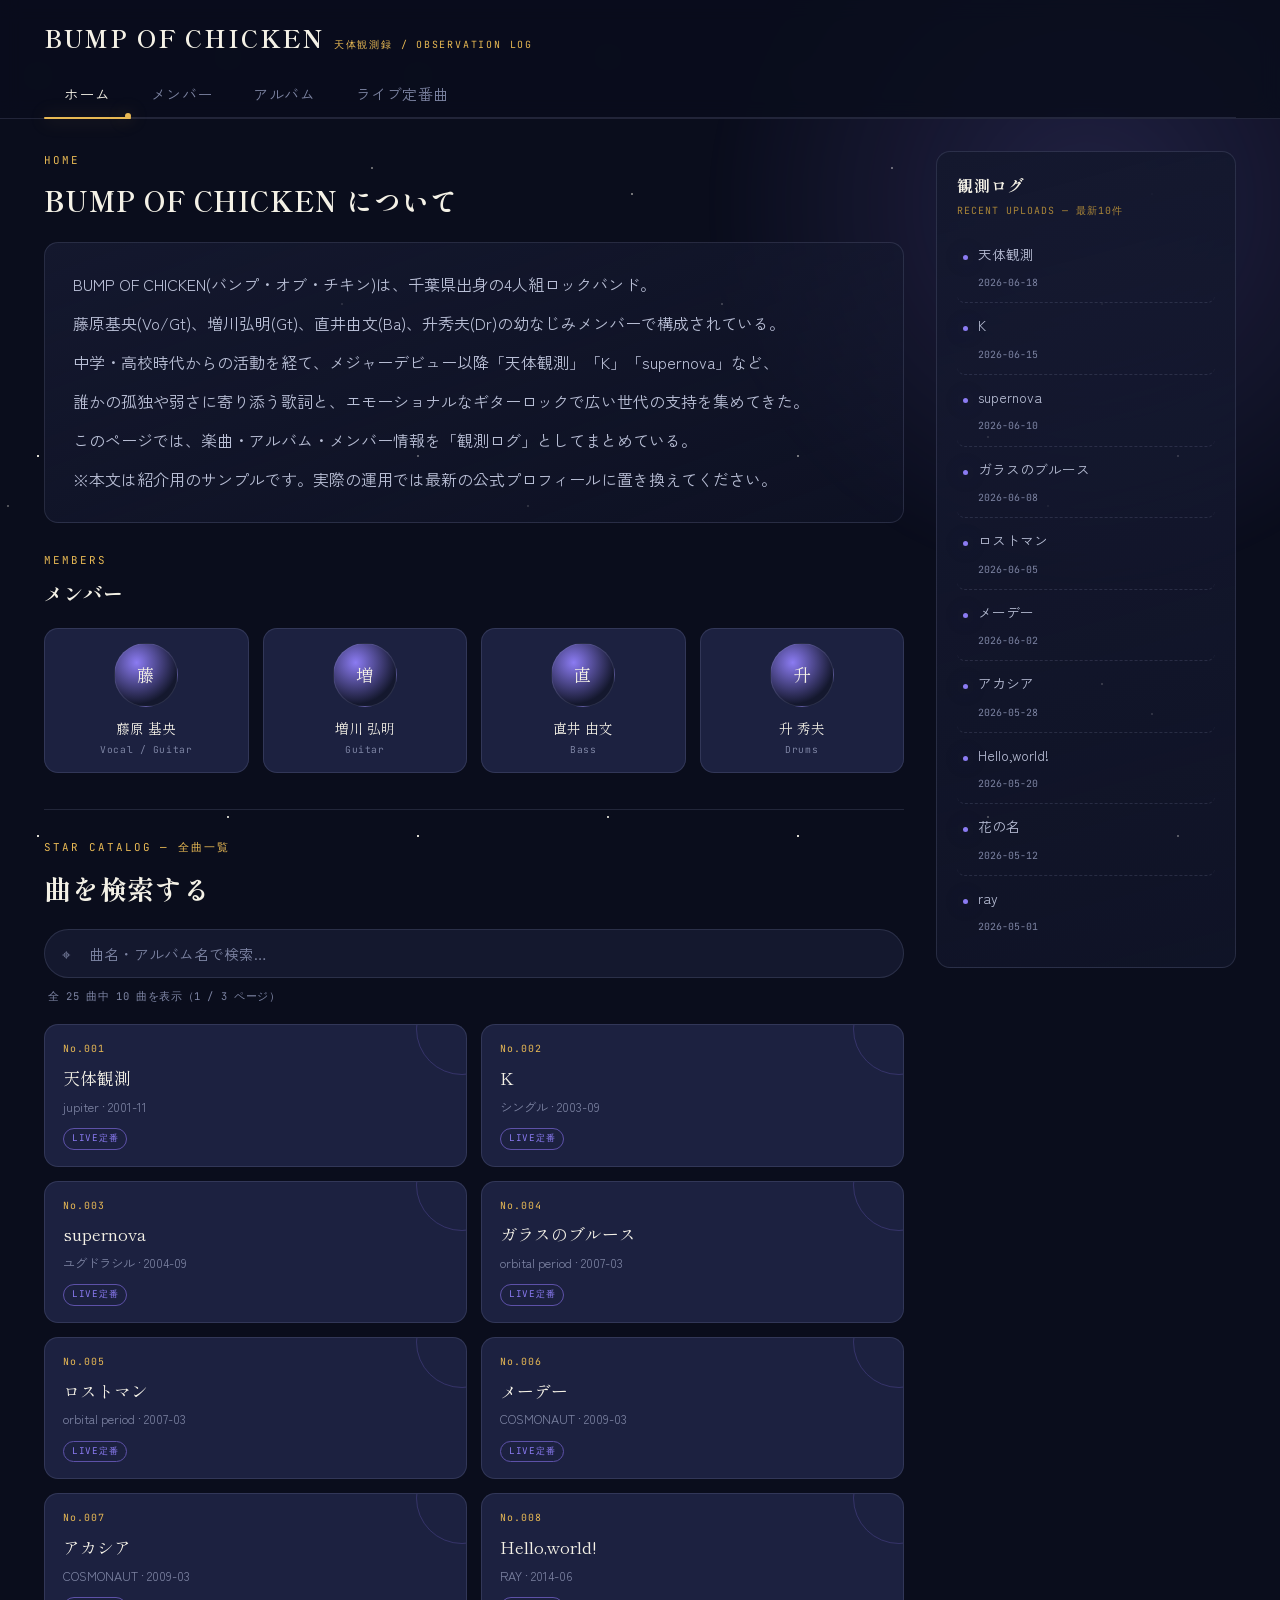
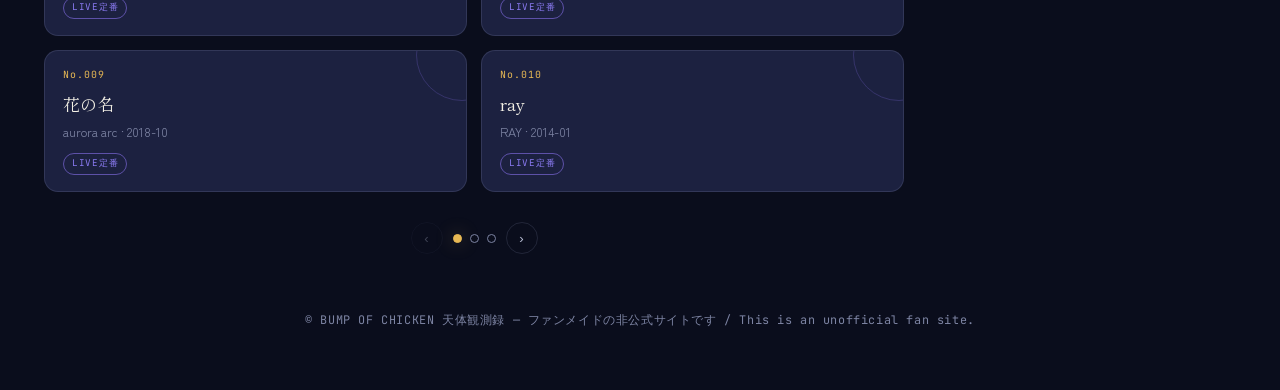
==== index.html @ 8156f188 "新0622" ====
<!DOCTYPE html>
<html lang="ja">
<head>
<meta charset="UTF-8">
<meta name="viewport" content="width=device-width, initial-scale=1.0">
<title>BUMP OF CHICKEN 天体観測録</title>
<link rel="preconnect" href="https://fonts.googleapis.com">
<link rel="preconnect" href="https://fonts.gstatic.com" crossorigin>
<link href="https://fonts.googleapis.com/css2?family=Shippori+Mincho:wght@500;700&family=Zen+Kaku+Gothic+New:wght@400;500;700&family=JetBrains+Mono:wght@400;500&display=swap" rel="stylesheet">
<link rel="stylesheet" href="css/style.css">
</head>
<body>

<div class="starfield" aria-hidden="true"></div>
<div class="nebula-glow" aria-hidden="true"></div>

<!-- ====================== ヘッダー(タイトル + タブ) ====================== -->
<header class="site-header">
  <div class="header-inner">
    <h1 class="site-title">
      BUMP OF CHICKEN <small>天体観測録 / OBSERVATION LOG</small>
    </h1>
    <nav class="orbit-nav" id="tabNav" aria-label="メインナビゲーション">
      <button class="tab-btn" data-route="home">ホーム</button>
      <button class="tab-btn" data-route="members">メンバー</button>
      <button class="tab-btn" data-route="album">アルバム</button>
      <button class="tab-btn" data-route="live">ライブ定番曲</button>
      <span class="indicator" id="navIndicator"></span>
    </nav>
  </div>
</header>

<!-- ====================== 本体レイアウト ====================== -->
<div class="layout">

  <div class="main-col">

    <!-- タブごとに切り替わるメインコンテンツ -->
    <section id="view-root" aria-live="polite"></section>

    <!-- ここから下(検索バー + 全曲一覧)は全ページ共通で固定表示 -->
    <section class="catalog-section">
      <span class="section-eyebrow">STAR CATALOG — 全曲一覧</span>
      <h2 class="section-title">曲を検索する</h2>

      <div class="search-wrap">
        <span class="icon">⌖</span>
        <input type="search" id="searchInput" placeholder="曲名・アルバム名で検索…" aria-label="曲を検索">
      </div>
      <p class="search-meta" id="searchMeta"></p>

      <div class="song-grid" id="songGrid"></div>
      <div class="empty-state" id="emptyState" hidden>該当する観測記録が見つかりません。検索語を変えてお試しください。</div>

      <div class="pagination" id="pagination"></div>
    </section>

  </div>

  <!-- ====================== サイドバー: 観測ログ(最近の更新) ====================== -->
  <aside class="log-panel" aria-label="最近のアップロード">
    <h2>観測ログ</h2>
    <span class="log-sub">RECENT UPLOADS — 最新10件</span>
    <ul class="log-list" id="recentList"></ul>
  </aside>

</div>

<footer class="site-footer">
  © BUMP OF CHICKEN 天体観測録 — ファンメイドの非公式サイトです / This is an unofficial fan site.
</footer>

<script src="js/data.js"></script>
<script src="js/app.js"></script>
</body>
</html>
---- css/style.css ----
/* ============================================================
   BUMP OF CHICKEN 天体観測録 — Design System
   Theme: 観測ログ(Observation Log) — 天体観測をモチーフにした
   ファンサイト。星図カタログ(曲一覧)と観測ログ(更新履歴)という
   構造そのものに「観測」の意味を持たせている。
   ============================================================ */

:root {
  /* --- Color: named tokens --- */
  --void:      #0a0d1c;  /* 背景: 深い宇宙 */
  --indigo:    #14182e;  /* パネル背景: 少し明るい紺 */
  --indigo-2:  #1c2140;  /* カード背景: さらに明るい紺 */
  --nebula:    #8b7bf2;  /* 主アクセント: 星雲のすみれ色 */
  --nebula-dim:#5d51a8;
  --comet:     #e8b954;  /* 副アクセント: 彗星の金色 */
  --comet-dim: #a98538;
  --mist:      #b9bfd6;  /* 本文: 淡い銀 */
  --mist-dim:  #7d84a3;
  --starwhite: #f4f1e6;  /* 見出し: 暖かい白 */
  --line:      rgba(180, 190, 230, 0.14);
  --glow-nebula: 0 0 24px rgba(139, 123, 242, 0.35);
  --glow-comet:  0 0 18px rgba(232, 185, 84, 0.35);

  /* --- Type --- */
  --font-display: "Shippori Mincho", "Noto Serif JP", serif;
  --font-body: "Zen Kaku Gothic New", "Noto Sans JP", sans-serif;
  --font-mono: "JetBrains Mono", "Courier New", monospace;

  /* --- Layout --- */
  --header-h: 96px;
  --sidebar-w: 300px;
  --radius: 14px;
  --maxw: 1240px;
}

* { box-sizing: border-box; }
html, body { margin: 0; padding: 0; }

body {
  background: var(--void);
  color: var(--mist);
  font-family: var(--font-body);
  line-height: 1.7;
  min-height: 100vh;
  position: relative;
  overflow-x: hidden;
}

/* ---------- 背景: 星空 + 星雲のにじみ ---------- */
.starfield {
  position: fixed;
  inset: 0;
  z-index: -2;
  background: var(--void);
}
.starfield::before,
.starfield::after {
  content: "";
  position: absolute;
  inset: 0;
  background-repeat: repeat;
  background-image:
    radial-gradient(1.5px 1.5px at 10% 20%, rgba(244,241,230,0.9) 50%, transparent 51%),
    radial-gradient(1px 1px at 30% 70%, rgba(244,241,230,0.7) 50%, transparent 51%),
    radial-gradient(1.5px 1.5px at 60% 15%, rgba(244,241,230,0.8) 50%, transparent 51%),
    radial-gradient(1px 1px at 80% 50%, rgba(244,241,230,0.6) 50%, transparent 51%),
    radial-gradient(1px 1px at 45% 85%, rgba(244,241,230,0.7) 50%, transparent 51%),
    radial-gradient(1.5px 1.5px at 90% 80%, rgba(244,241,230,0.6) 50%, transparent 51%),
    radial-gradient(1px 1px at 15% 45%, rgba(244,241,230,0.5) 50%, transparent 51%),
    radial-gradient(1px 1px at 70% 35%, rgba(244,241,230,0.55) 50%, transparent 51%);
  background-size: 380px 380px;
  animation: twinkle 6s ease-in-out infinite alternate;
}
.starfield::after {
  background-size: 520px 520px;
  background-position: 60px 90px;
  opacity: 0.5;
  animation-duration: 9s;
}
@keyframes twinkle {
  from { opacity: 0.55; }
  to   { opacity: 1; }
}
.nebula-glow {
  position: fixed;
  z-index: -1;
  width: 60vw;
  height: 60vw;
  max-width: 800px;
  max-height: 800px;
  top: -20%;
  right: -15%;
  background: radial-gradient(circle, rgba(139,123,242,0.18), transparent 70%);
  filter: blur(10px);
  pointer-events: none;
}

@media (prefers-reduced-motion: reduce) {
  .starfield::before, .starfield::after { animation: none; }
}

/* ---------- ヘッダー: タイトル + 軌道タブ ---------- */
.site-header {
  position: sticky;
  top: 0;
  z-index: 50;
  background: rgba(10, 13, 28, 0.86);
  backdrop-filter: blur(10px);
  border-bottom: 1px solid var(--line);
}
.header-inner {
  max-width: var(--maxw);
  margin: 0 auto;
  padding: 18px 24px 0;
}
.site-title {
  font-family: var(--font-display);
  color: var(--starwhite);
  font-size: 1.5rem;
  letter-spacing: 0.08em;
  margin: 0;
  display: flex;
  align-items: baseline;
  gap: 10px;
}
.site-title small {
  font-family: var(--font-mono);
  font-size: 0.62rem;
  color: var(--comet);
  letter-spacing: 0.18em;
  font-weight: 400;
}

/* 軌道タブナビ */
.orbit-nav {
  position: relative;
  margin-top: 14px;
  display: flex;
  gap: 0;
}
.orbit-nav::before {
  content: "";
  position: absolute;
  left: 0; right: 0;
  bottom: 0;
  height: 1px;
  background: var(--line);
}
.orbit-nav .indicator {
  position: absolute;
  bottom: -1px;
  height: 2px;
  background: var(--comet);
  box-shadow: var(--glow-comet);
  border-radius: 2px;
  transition: left 0.35s cubic-bezier(.4,0,.2,1), width 0.35s cubic-bezier(.4,0,.2,1);
}
.orbit-nav .indicator::after {
  content: "";
  position: absolute;
  right: 0;
  top: -4px;
  width: 6px;
  height: 6px;
  border-radius: 50%;
  background: var(--comet);
  box-shadow: var(--glow-comet);
}
.tab-btn {
  font-family: var(--font-body);
  background: none;
  border: none;
  color: var(--mist-dim);
  font-size: 0.92rem;
  letter-spacing: 0.04em;
  padding: 10px 20px 14px;
  cursor: pointer;
  transition: color 0.25s;
}
.tab-btn:hover { color: var(--starwhite); }
.tab-btn.active { color: var(--starwhite); }
.tab-btn:focus-visible {
  outline: 2px solid var(--comet);
  outline-offset: 2px;
}

/* ---------- レイアウト本体 ---------- */
.layout {
  max-width: var(--maxw);
  margin: 0 auto;
  padding: 32px 24px 0;
  display: grid;
  grid-template-columns: 1fr var(--sidebar-w);
  gap: 32px;
  align-items: start;
}
.main-col { min-width: 0; }

/* ---------- サイドバー: 観測ログ(最近の更新) ---------- */
.log-panel {
  position: sticky;
  top: calc(var(--header-h) + 24px);
  background: linear-gradient(165deg, var(--indigo), rgba(20,24,46,0.6));
  border: 1px solid var(--line);
  border-radius: var(--radius);
  padding: 20px;
}
.log-panel h2 {
  font-family: var(--font-display);
  font-size: 1rem;
  color: var(--starwhite);
  margin: 0 0 4px;
  letter-spacing: 0.06em;
}
.log-panel .log-sub {
  font-family: var(--font-mono);
  font-size: 0.62rem;
  color: var(--comet-dim);
  letter-spacing: 0.1em;
  display: block;
  margin-bottom: 14px;
}
.log-list {
  list-style: none;
  margin: 0;
  padding: 0;
  display: flex;
  flex-direction: column;
  gap: 2px;
}
.log-item a {
  display: flex;
  gap: 10px;
  align-items: baseline;
  padding: 9px 6px;
  border-radius: 8px;
  text-decoration: none;
  color: var(--mist);
  transition: background 0.2s, color 0.2s;
  border-bottom: 1px dashed var(--line);
}
.log-list .log-item:last-child a { border-bottom: none; }
.log-item a:hover, .log-item a:focus-visible {
  background: rgba(139,123,242,0.12);
  color: var(--starwhite);
}
.log-item .dot {
  width: 5px; height: 5px;
  border-radius: 50%;
  background: var(--nebula);
  box-shadow: var(--glow-nebula);
  flex: none;
  margin-top: 6px;
}
.log-item .meta {
  min-width: 0;
}
.log-item .ttl {
  display: block;
  font-size: 0.86rem;
  white-space: nowrap;
  overflow: hidden;
  text-overflow: ellipsis;
}
.log-item .date {
  font-family: var(--font-mono);
  font-size: 0.62rem;
  color: var(--mist-dim);
}

/* ---------- 共通: セクション見出し ---------- */
.section-eyebrow {
  font-family: var(--font-mono);
  font-size: 0.68rem;
  letter-spacing: 0.18em;
  color: var(--comet);
  display: block;
  margin-bottom: 8px;
}
.section-title {
  font-family: var(--font-display);
  color: var(--starwhite);
  font-size: 1.7rem;
  margin: 0 0 18px;
  letter-spacing: 0.03em;
}

/* ---------- ホーム: バンド紹介 ---------- */
.intro-card {
  background: linear-gradient(160deg, var(--indigo), rgba(20,24,46,0.4));
  border: 1px solid var(--line);
  border-radius: var(--radius);
  padding: 28px;
  margin-bottom: 28px;
}
.intro-card p { color: var(--mist); margin: 0 0 12px; }
.intro-card p:last-child { margin-bottom: 0; }

.member-strip {
  display: grid;
  grid-template-columns: repeat(4, 1fr);
  gap: 14px;
  margin-bottom: 36px;
}
.member-chip {
  background: var(--indigo-2);
  border: 1px solid var(--line);
  border-radius: var(--radius);
  padding: 14px;
  text-align: center;
  text-decoration: none;
  color: var(--mist);
  transition: transform 0.2s, box-shadow 0.2s, border-color 0.2s;
  display: block;
}
.member-chip:hover, .member-chip:focus-visible {
  transform: translateY(-3px);
  border-color: var(--nebula-dim);
  box-shadow: var(--glow-nebula);
}
.member-photo {
  width: 64px; height: 64px;
  border-radius: 50%;
  margin: 0 auto 10px;
  background: radial-gradient(circle at 35% 30%, var(--nebula), var(--indigo) 70%);
  border: 1px solid var(--line);
  display: flex;
  align-items: center;
  justify-content: center;
  font-family: var(--font-display);
  color: var(--starwhite);
  font-size: 1.1rem;
  overflow: hidden;
}
.member-photo img, .member-detail-photo img {
  width: 100%; height: 100%;
  object-fit: cover;
  border-radius: 50%;
}
.member-chip .m-name {
  display: block;
  font-size: 0.86rem;
  color: var(--starwhite);
  font-family: var(--font-display);
}
.member-chip .m-role {
  display: block;
  font-family: var(--font-mono);
  font-size: 0.6rem;
  color: var(--mist-dim);
  margin-top: 2px;
  letter-spacing: 0.06em;
}

/* ---------- 検索バー ---------- */
.catalog-section {
  margin-top: 12px;
  padding-top: 28px;
  border-top: 1px solid var(--line);
}
.search-wrap {
  position: relative;
  margin-bottom: 22px;
}
.search-wrap input {
  width: 100%;
  background: var(--indigo);
  border: 1px solid var(--line);
  border-radius: 999px;
  padding: 13px 20px 13px 44px;
  color: var(--starwhite);
  font-family: var(--font-body);
  font-size: 0.92rem;
  transition: border-color 0.2s, box-shadow 0.2s;
}
.search-wrap input::placeholder { color: var(--mist-dim); }
.search-wrap input:focus {
  outline: none;
  border-color: var(--nebula);
  box-shadow: var(--glow-nebula);
}
.search-wrap .icon {
  position: absolute;
  left: 18px; top: 50%;
  transform: translateY(-50%);
  color: var(--mist-dim);
  font-size: 0.95rem;
  pointer-events: none;
}
.search-meta {
  font-family: var(--font-mono);
  font-size: 0.66rem;
  color: var(--mist-dim);
  letter-spacing: 0.06em;
  margin: -12px 0 18px 4px;
}

/* ---------- 曲カード一覧 ---------- */
.song-grid {
  display: grid;
  grid-template-columns: repeat(2, 1fr);
  gap: 14px;
}
.song-card {
  position: relative;
  display: block;
  background: var(--indigo-2);
  border: 1px solid var(--line);
  border-radius: var(--radius);
  padding: 16px 18px;
  text-decoration: none;
  color: var(--mist);
  overflow: hidden;
  transition: transform 0.2s, box-shadow 0.2s, border-color 0.2s;
}
.song-card::before {
  content: "";
  position: absolute;
  top: -30%; right: -10%;
  width: 90px; height: 90px;
  border: 1px solid var(--nebula-dim);
  border-radius: 50%;
  opacity: 0.4;
}
.song-card:hover, .song-card:focus-visible {
  transform: translateY(-2px);
  border-color: var(--comet-dim);
  box-shadow: var(--glow-comet);
}
.song-card .cat-no {
  font-family: var(--font-mono);
  font-size: 0.62rem;
  color: var(--comet);
  letter-spacing: 0.1em;
  display: block;
  margin-bottom: 6px;
}
.song-card .s-title {
  font-family: var(--font-display);
  color: var(--starwhite);
  font-size: 1.05rem;
  display: block;
  margin-bottom: 4px;
}
.song-card .s-sub {
  font-size: 0.78rem;
  color: var(--mist-dim);
  display: block;
}
.song-card .s-tag {
  display: inline-block;
  margin-top: 10px;
  font-family: var(--font-mono);
  font-size: 0.58rem;
  letter-spacing: 0.08em;
  color: var(--nebula);
  border: 1px solid var(--nebula-dim);
  border-radius: 999px;
  padding: 2px 8px;
}

.empty-state {
  text-align: center;
  padding: 50px 20px;
  color: var(--mist-dim);
  font-family: var(--font-mono);
  font-size: 0.8rem;
}

/* ---------- ページネーション(月の満ち欠け) ---------- */
.pagination {
  display: flex;
  justify-content: center;
  align-items: center;
  gap: 10px;
  margin: 30px 0 16px;
}
.page-arrow {
  background: none;
  border: 1px solid var(--line);
  color: var(--mist);
  width: 32px; height: 32px;
  border-radius: 50%;
  cursor: pointer;
  display: flex;
  align-items: center;
  justify-content: center;
  transition: border-color 0.2s, color 0.2s;
}
.page-arrow:hover:not(:disabled) { border-color: var(--comet); color: var(--comet); }
.page-arrow:disabled { opacity: 0.3; cursor: default; }
.page-dots { display: flex; gap: 8px; }
.page-dot {
  width: 9px; height: 9px;
  border-radius: 50%;
  border: 1px solid var(--mist-dim);
  background: transparent;
  cursor: pointer;
  padding: 0;
  transition: background 0.2s, border-color 0.2s, box-shadow 0.2s;
}
.page-dot.active {
  background: var(--comet);
  border-color: var(--comet);
  box-shadow: var(--glow-comet);
}
.page-dot:hover { border-color: var(--comet); }

/* ---------- メンバーページ ---------- */
.member-detail-grid {
  display: grid;
  grid-template-columns: repeat(2, 1fr);
  gap: 18px;
  margin-top: 22px;
}
.member-detail-card {
  background: var(--indigo-2);
  border: 1px solid var(--line);
  border-radius: var(--radius);
  padding: 22px;
  display: flex;
  gap: 18px;
}
.member-detail-photo {
  width: 88px; height: 88px;
  border-radius: 50%;
  flex: none;
  background: radial-gradient(circle at 35% 30%, var(--nebula), var(--indigo) 70%);
  border: 1px solid var(--line);
  display: flex;
  align-items: center;
  justify-content: center;
  font-family: var(--font-display);
  color: var(--starwhite);
  font-size: 1.4rem;
  overflow: hidden;
}
.member-detail-card h3 {
  font-family: var(--font-display);
  color: var(--starwhite);
  margin: 0 0 2px;
  font-size: 1.15rem;
}
.member-detail-card .role {
  font-family: var(--font-mono);
  font-size: 0.62rem;
  color: var(--comet);
  letter-spacing: 0.08em;
  display: block;
  margin-bottom: 10px;
}
.member-detail-card p {
  margin: 0;
  font-size: 0.86rem;
  color: var(--mist);
}

/* ---------- アルバムページ ---------- */
.album-grid {
  display: grid;
  grid-template-columns: repeat(2, 1fr);
  gap: 18px;
  margin-top: 22px;
}
.album-card {
  background: var(--indigo-2);
  border: 1px solid var(--line);
  border-radius: var(--radius);
  overflow: hidden;
}
.album-art {
  width: 100%;
  aspect-ratio: 1 / 1;
  background: radial-gradient(circle at 30% 25%, var(--nebula) 0%, var(--indigo) 55%, var(--void) 100%);
  position: relative;
}
.album-art::after {
  content: "";
  position: absolute;
  inset: 18%;
  border: 1px solid rgba(244,241,230,0.25);
  border-radius: 50%;
}
.album-body { padding: 16px 18px; }
.album-body .a-year {
  font-family: var(--font-mono);
  font-size: 0.62rem;
  color: var(--comet);
  letter-spacing: 0.1em;
}
.album-body h3 {
  font-family: var(--font-display);
  color: var(--starwhite);
  margin: 4px 0 8px;
  font-size: 1.15rem;
}
.album-body p {
  font-size: 0.84rem;
  color: var(--mist);
  margin: 0;
}

/* ---------- ライブ定番曲ページ ---------- */
.live-list {
  list-style: none;
  margin: 22px 0 0;
  padding: 0;
  display: flex;
  flex-direction: column;
  gap: 10px;
}
.live-list a {
  display: flex;
  align-items: center;
  gap: 16px;
  background: var(--indigo-2);
  border: 1px solid var(--line);
  border-radius: var(--radius);
  padding: 14px 18px;
  text-decoration: none;
  color: var(--mist);
  transition: border-color 0.2s, transform 0.2s;
}
.live-list a:hover, .live-list a:focus-visible {
  border-color: var(--comet-dim);
  transform: translateX(3px);
}
.live-list .rank {
  font-family: var(--font-mono);
  color: var(--comet);
  font-size: 0.78rem;
  width: 28px;
  flex: none;
}
.live-list .ttl {
  font-family: var(--font-display);
  color: var(--starwhite);
  font-size: 1rem;
  flex: 1;
}
.live-list .arrow { color: var(--mist-dim); }

/* ---------- 曲詳細ページ ---------- */
.song-detail-head {
  margin-bottom: 22px;
}
.song-detail-head .cat-no {
  font-family: var(--font-mono);
  color: var(--comet);
  font-size: 0.72rem;
  letter-spacing: 0.12em;
}
.song-detail-head h1 {
  font-family: var(--font-display);
  color: var(--starwhite);
  font-size: 2rem;
  margin: 6px 0 4px;
}
.song-detail-head .subtitle {
  color: var(--mist-dim);
  font-size: 0.95rem;
  font-style: italic;
}
.info-table {
  display: grid;
  grid-template-columns: repeat(2, minmax(0,1fr));
  gap: 10px 24px;
  background: var(--indigo-2);
  border: 1px solid var(--line);
  border-radius: var(--radius);
  padding: 18px 22px;
  margin: 20px 0 26px;
}
.info-table div { font-size: 0.86rem; }
.info-table dt {
  font-family: var(--font-mono);
  color: var(--mist-dim);
  font-size: 0.62rem;
  letter-spacing: 0.08em;
  margin: 0 0 2px;
}
.info-table dd {
  margin: 0;
  color: var(--starwhite);
}
.video-frame {
  position: relative;
  width: 100%;
  aspect-ratio: 16/9;
  background: var(--indigo);
  border: 1px solid var(--line);
  border-radius: var(--radius);
  overflow: hidden;
  margin-bottom: 26px;
}
.video-frame iframe { width: 100%; height: 100%; border: 0; }
.desc-list {
  margin: 0 0 30px;
  padding: 0;
  list-style: none;
  display: flex;
  flex-direction: column;
  gap: 12px;
}
.desc-list li {
  position: relative;
  padding-left: 22px;
  font-size: 0.92rem;
  color: var(--mist);
}
.desc-list li::before {
  content: "✦";
  position: absolute;
  left: 0; top: 0;
  color: var(--nebula);
  font-size: 0.8rem;
}
.back-link {
  display: inline-flex;
  align-items: center;
  gap: 6px;
  color: var(--comet);
  text-decoration: none;
  font-size: 0.82rem;
  font-family: var(--font-mono);
  letter-spacing: 0.05em;
  margin-bottom: 18px;
}
.back-link:hover { text-decoration: underline; }

/* ---------- フッター ---------- */
.site-footer {
  max-width: var(--maxw);
  margin: 0 auto;
  padding: 40px 24px 60px;
  color: var(--mist-dim);
  font-size: 0.74rem;
  text-align: center;
  font-family: var(--font-mono);
  letter-spacing: 0.05em;
}

/* ---------- レスポンシブ ---------- */
@media (max-width: 880px) {
  .layout { grid-template-columns: 1fr; }
  .log-panel { position: static; }
  .member-strip { grid-template-columns: repeat(2, 1fr); }
  .member-detail-grid, .album-grid { grid-template-columns: 1fr; }
  .song-grid { grid-template-columns: 1fr; }
  .info-table { grid-template-columns: 1fr; }
  .header-inner { padding: 14px 16px 0; }
  .orbit-nav { overflow-x: auto; }
}

[hidden] { display: none !important; }
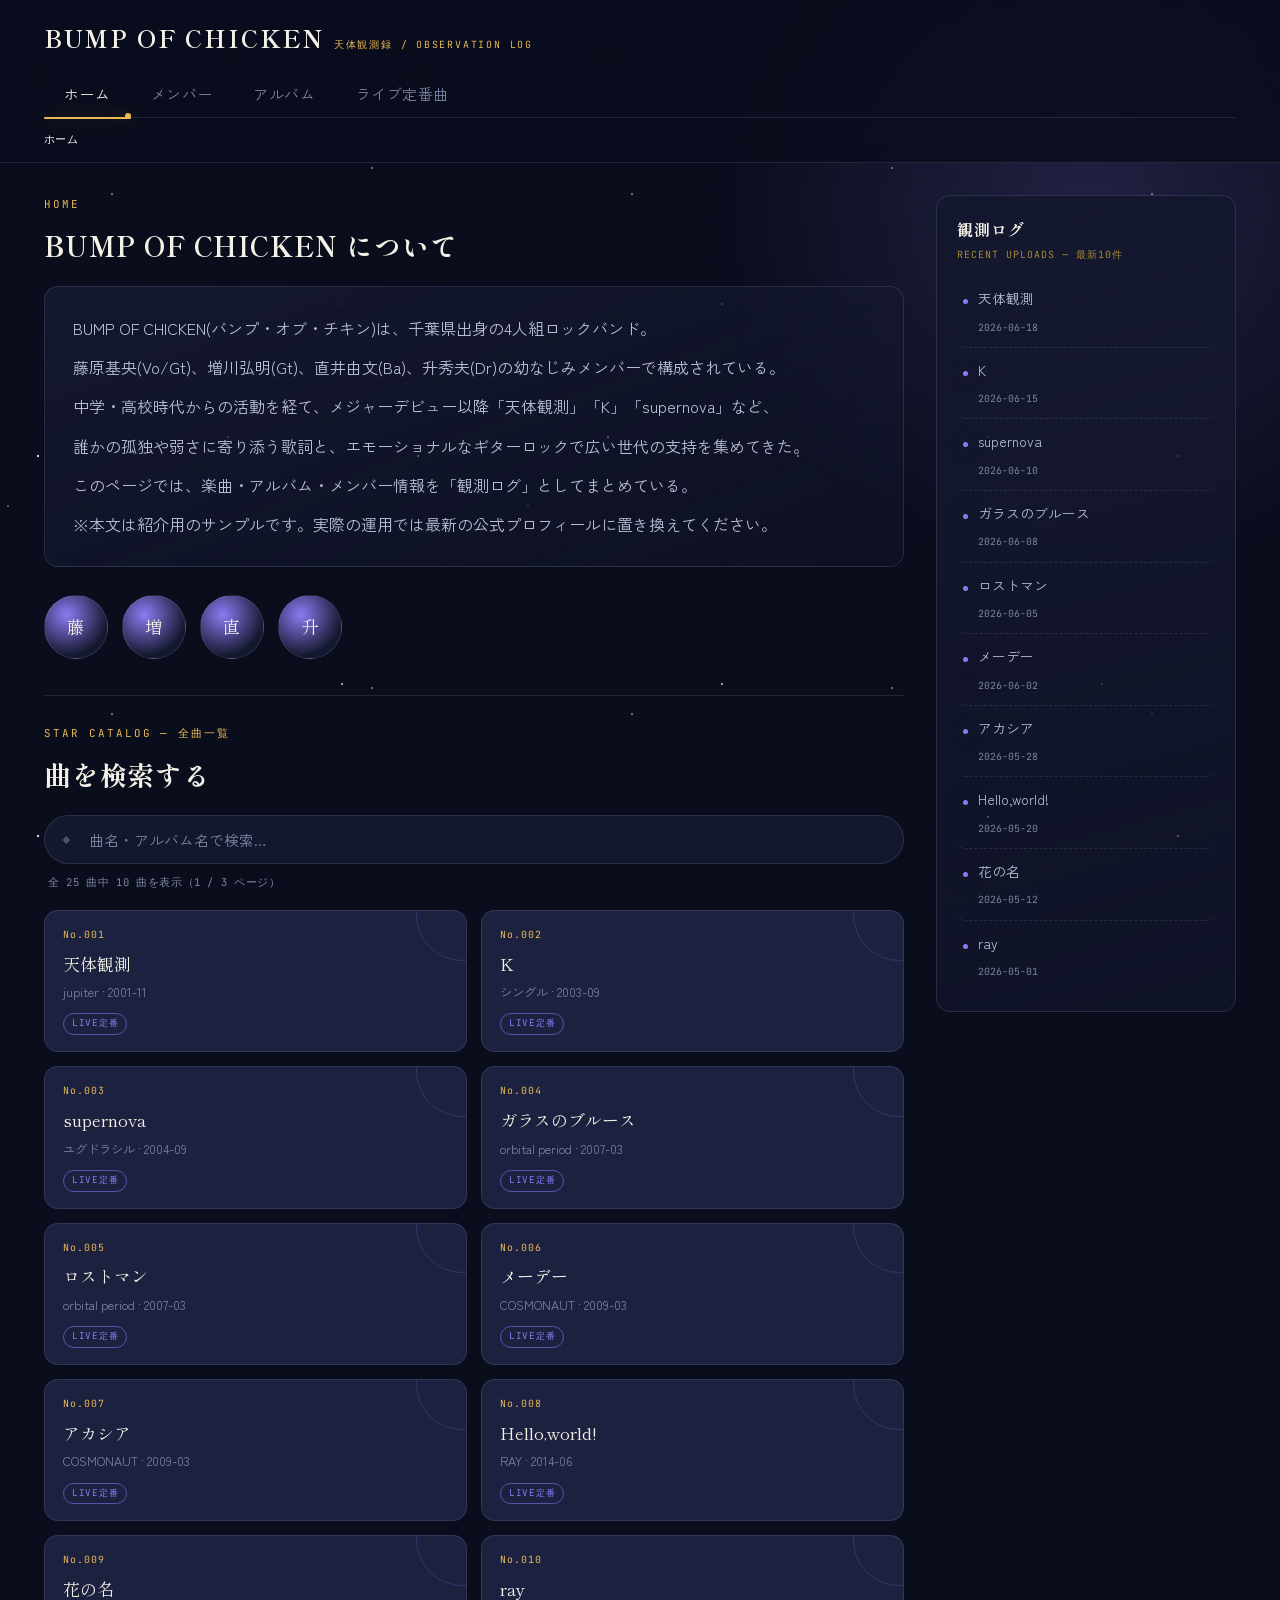
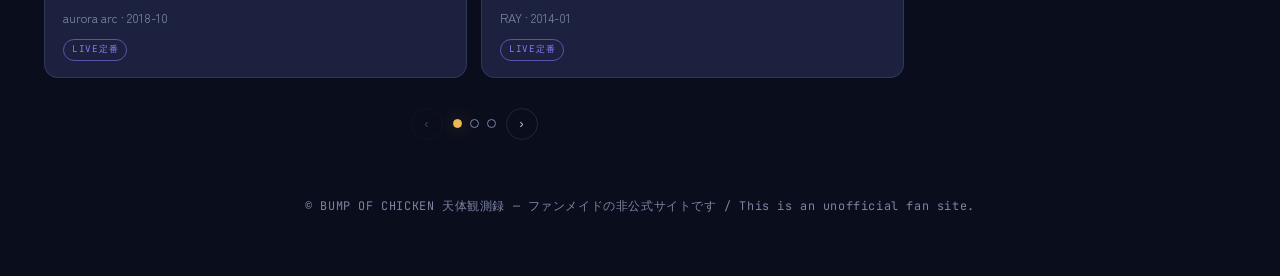
==== commit fb0969ba: "新0623" ====
--- a/index.html
+++ b/index.html
@@ -27,6 +27,7 @@
       <button class="tab-btn" data-route="live">ライブ定番曲</button>
       <span class="indicator" id="navIndicator"></span>
     </nav>
+    <nav class="breadcrumbs" id="breadcrumbs" aria-label="現在の位置"></nav>
   </div>
 </header>
 
--- a/css/style.css
+++ b/css/style.css
@@ -184,6 +184,35 @@
   outline-offset: 2px;
 }
 
+/* パンくずリスト */
+.breadcrumbs {
+  padding: 12px 0 14px;
+  font-family: var(--font-mono);
+  font-size: 0.68rem;
+  letter-spacing: 0.04em;
+  color: var(--mist-dim);
+  display: flex;
+  align-items: center;
+  flex-wrap: wrap;
+  gap: 2px;
+}
+.breadcrumbs a {
+  color: var(--mist-dim);
+  text-decoration: none;
+  transition: color 0.2s;
+}
+.breadcrumbs a:hover, .breadcrumbs a:focus-visible {
+  color: var(--comet);
+}
+.breadcrumbs .bc-current {
+  color: var(--starwhite);
+}
+.breadcrumbs .bc-sep {
+  color: var(--mist-dim);
+  margin: 0 8px;
+  opacity: 0.6;
+}
+
 /* ---------- レイアウト本体 ---------- */
 .layout {
   max-width: var(--maxw);
@@ -296,32 +325,15 @@
 .intro-card p { color: var(--mist); margin: 0 0 12px; }
 .intro-card p:last-child { margin-bottom: 0; }
 
-.member-strip {
-  display: grid;
-  grid-template-columns: repeat(4, 1fr);
+.member-photo-row {
+  display: flex;
   gap: 14px;
   margin-bottom: 36px;
-}
-.member-chip {
-  background: var(--indigo-2);
-  border: 1px solid var(--line);
-  border-radius: var(--radius);
-  padding: 14px;
-  text-align: center;
-  text-decoration: none;
-  color: var(--mist);
-  transition: transform 0.2s, box-shadow 0.2s, border-color 0.2s;
-  display: block;
-}
-.member-chip:hover, .member-chip:focus-visible {
-  transform: translateY(-3px);
-  border-color: var(--nebula-dim);
-  box-shadow: var(--glow-nebula);
-}
-.member-photo {
+  flex-wrap: wrap;
+}
+.member-photo-only {
   width: 64px; height: 64px;
   border-radius: 50%;
-  margin: 0 auto 10px;
   background: radial-gradient(circle at 35% 30%, var(--nebula), var(--indigo) 70%);
   border: 1px solid var(--line);
   display: flex;
@@ -332,25 +344,44 @@
   font-size: 1.1rem;
   overflow: hidden;
 }
-.member-photo img, .member-detail-photo img {
+.member-photo-only img {
   width: 100%; height: 100%;
   object-fit: cover;
   border-radius: 50%;
 }
-.member-chip .m-name {
-  display: block;
-  font-size: 0.86rem;
-  color: var(--starwhite);
-  font-family: var(--font-display);
-}
-.member-chip .m-role {
-  display: block;
-  font-family: var(--font-mono);
-  font-size: 0.6rem;
-  color: var(--mist-dim);
-  margin-top: 2px;
-  letter-spacing: 0.06em;
-}
+
+/* メンバーの仲(エピソード)カード */
+.episode-card {
+  display: flex;
+  gap: 20px;
+  background: linear-gradient(160deg, var(--indigo), rgba(20,24,46,0.4));
+  border: 1px solid var(--line);
+  border-radius: var(--radius);
+  padding: 22px;
+}
+.episode-photo {
+  flex: none;
+  width: 140px;
+  height: 140px;
+  border-radius: var(--radius);
+  background: radial-gradient(circle at 30% 25%, var(--nebula) 0%, var(--indigo) 60%, var(--void) 100%);
+  border: 1px solid var(--line);
+  display: flex;
+  align-items: center;
+  justify-content: center;
+  font-family: var(--font-mono);
+  font-size: 0.66rem;
+  letter-spacing: 0.1em;
+  color: var(--mist-dim);
+  overflow: hidden;
+}
+.episode-photo img {
+  width: 100%; height: 100%;
+  object-fit: cover;
+}
+.episode-text { flex: 1; min-width: 0; }
+.episode-text p { margin: 0 0 10px; font-size: 0.88rem; color: var(--mist); }
+.episode-text p:last-child { margin-bottom: 0; }
 
 /* ---------- 検索バー ---------- */
 .catalog-section {
@@ -535,6 +566,11 @@
   font-size: 1.4rem;
   overflow: hidden;
 }
+.member-detail-photo img {
+  width: 100%; height: 100%;
+  object-fit: cover;
+  border-radius: 50%;
+}
 .member-detail-card h3 {
   font-family: var(--font-display);
   color: var(--starwhite);
@@ -563,10 +599,19 @@
   margin-top: 22px;
 }
 .album-card {
+  display: block;
   background: var(--indigo-2);
   border: 1px solid var(--line);
   border-radius: var(--radius);
   overflow: hidden;
+  text-decoration: none;
+  color: var(--mist);
+  transition: transform 0.2s, box-shadow 0.2s, border-color 0.2s;
+}
+.album-card:hover, .album-card:focus-visible {
+  transform: translateY(-3px);
+  border-color: var(--comet-dim);
+  box-shadow: var(--glow-comet);
 }
 .album-art {
   width: 100%;
@@ -600,8 +645,8 @@
   margin: 0;
 }
 
-/* ---------- ライブ定番曲ページ ---------- */
-.live-list {
+/* ---------- ライブ定番曲ページ / アルバム内トラックリスト ---------- */
+.live-list, .track-list {
   list-style: none;
   margin: 22px 0 0;
   padding: 0;
@@ -609,7 +654,7 @@
   flex-direction: column;
   gap: 10px;
 }
-.live-list a {
+.live-list a, .track-list a {
   display: flex;
   align-items: center;
   gap: 16px;
@@ -621,24 +666,25 @@
   color: var(--mist);
   transition: border-color 0.2s, transform 0.2s;
 }
-.live-list a:hover, .live-list a:focus-visible {
+.live-list a:hover, .live-list a:focus-visible,
+.track-list a:hover, .track-list a:focus-visible {
   border-color: var(--comet-dim);
   transform: translateX(3px);
 }
-.live-list .rank {
+.live-list .rank, .track-list .rank {
   font-family: var(--font-mono);
   color: var(--comet);
   font-size: 0.78rem;
   width: 28px;
   flex: none;
 }
-.live-list .ttl {
+.live-list .ttl, .track-list .ttl {
   font-family: var(--font-display);
   color: var(--starwhite);
   font-size: 1rem;
   flex: 1;
 }
-.live-list .arrow { color: var(--mist-dim); }
+.live-list .arrow, .track-list .arrow { color: var(--mist-dim); }
 
 /* ---------- 曲詳細ページ ---------- */
 .song-detail-head {
@@ -744,12 +790,13 @@
 @media (max-width: 880px) {
   .layout { grid-template-columns: 1fr; }
   .log-panel { position: static; }
-  .member-strip { grid-template-columns: repeat(2, 1fr); }
   .member-detail-grid, .album-grid { grid-template-columns: 1fr; }
   .song-grid { grid-template-columns: 1fr; }
   .info-table { grid-template-columns: 1fr; }
   .header-inner { padding: 14px 16px 0; }
   .orbit-nav { overflow-x: auto; }
+  .episode-card { flex-direction: column; }
+  .episode-photo { width: 100%; height: 160px; }
 }
 
 [hidden] { display: none !important; }
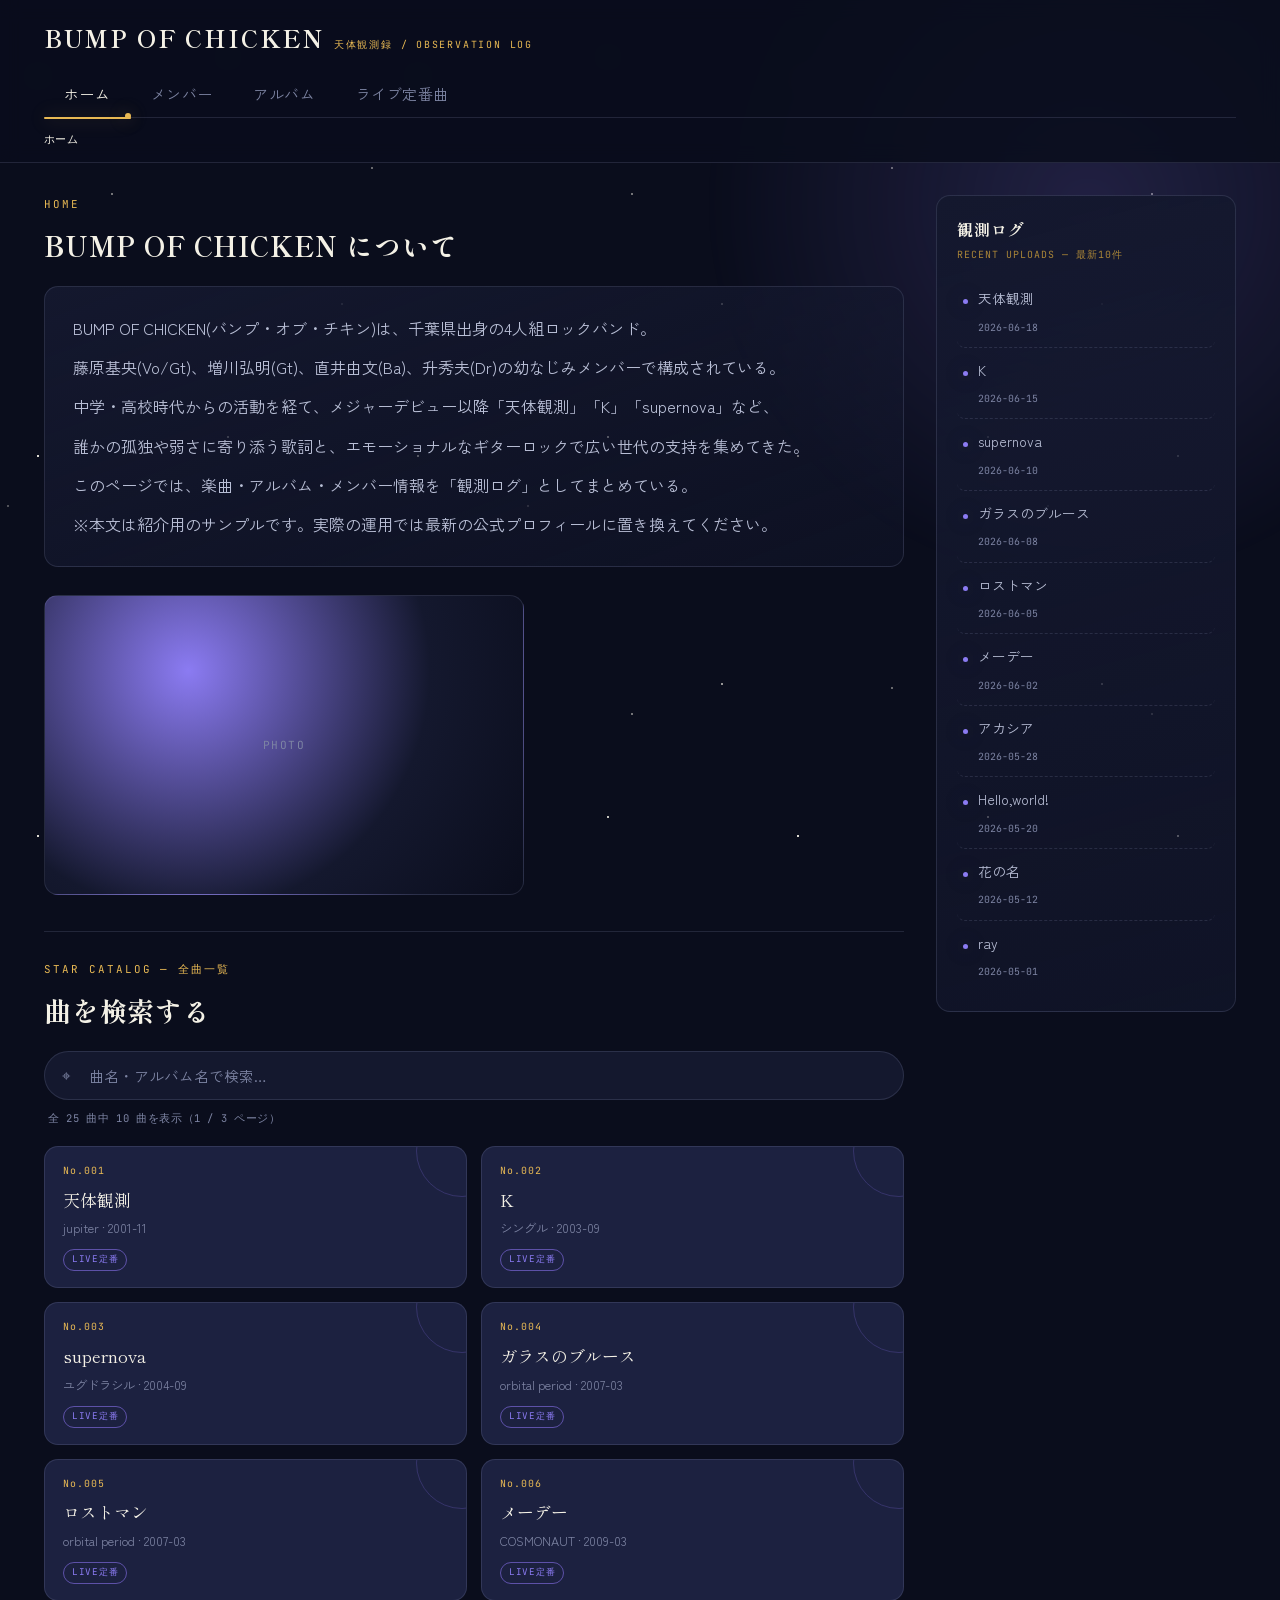
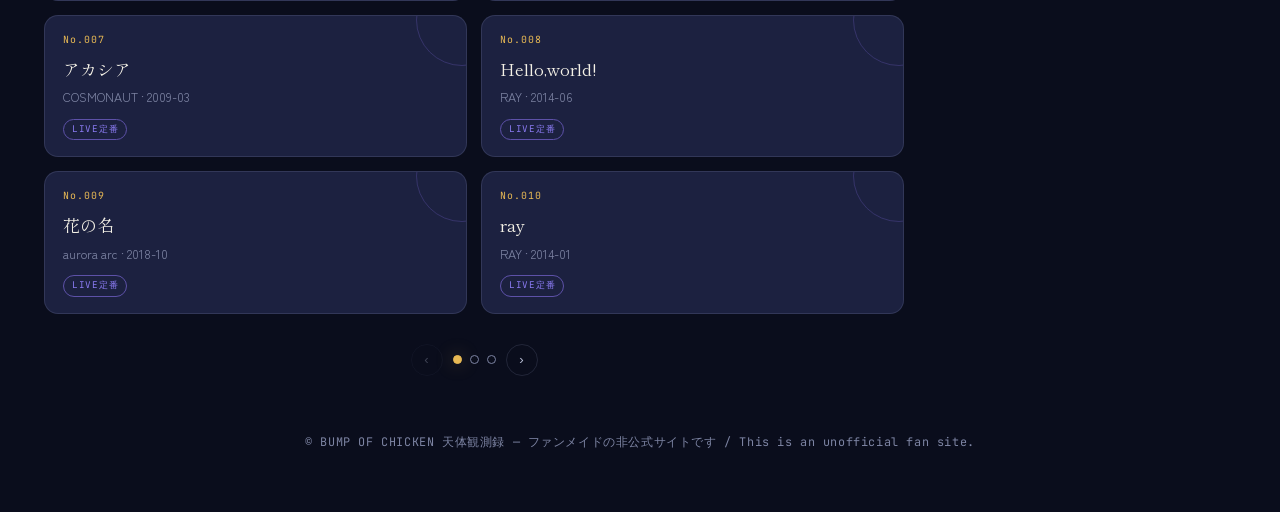
==== commit ce77a52d: "update0701" ====
--- a/index.html
+++ b/index.html
@@ -72,6 +72,34 @@
 </footer>
 
 <script src="js/data.js"></script>
+
+  <!-- 曲データ(1曲1ファイル)。新しい曲を追加するときは、ここに1行追加してください -->
+  <script src="js/songs/tentai-kansoku.js"></script>
+  <script src="js/songs/k.js"></script>
+  <script src="js/songs/supernova.js"></script>
+  <script src="js/songs/glass-no-blues.js"></script>
+  <script src="js/songs/lostman.js"></script>
+  <script src="js/songs/mayday.js"></script>
+  <script src="js/songs/acacia.js"></script>
+  <script src="js/songs/hello-world.js"></script>
+  <script src="js/songs/hananona.js"></script>
+  <script src="js/songs/ray-song.js"></script>
+  <script src="js/songs/fighter.js"></script>
+  <script src="js/songs/st-elmo.js"></script>
+  <script src="js/songs/karma.js"></script>
+  <script src="js/songs/butterfly.js"></script>
+  <script src="js/songs/answer.js"></script>
+  <script src="js/songs/stage-of-the-ground.js"></script>
+  <script src="js/songs/tampopo.js"></script>
+  <script src="js/songs/glass-live.js"></script>
+  <script src="js/songs/only-lonely-glory.js"></script>
+  <script src="js/songs/umineko.js"></script>
+  <script src="js/songs/shooting-star.js"></script>
+  <script src="js/songs/seaglass.js"></script>
+  <script src="js/songs/voyager.js"></script>
+  <script src="js/songs/starlight.js"></script>
+  <script src="js/songs/orbit.js"></script>
+
 <script src="js/app.js"></script>
 </body>
 </html>
--- a/css/style.css
+++ b/css/style.css
@@ -325,63 +325,28 @@
 .intro-card p { color: var(--mist); margin: 0 0 12px; }
 .intro-card p:last-child { margin-bottom: 0; }
 
-.member-photo-row {
-  display: flex;
-  gap: 14px;
-  margin-bottom: 36px;
-  flex-wrap: wrap;
-}
-.member-photo-only {
-  width: 64px; height: 64px;
-  border-radius: 50%;
-  background: radial-gradient(circle at 35% 30%, var(--nebula), var(--indigo) 70%);
+/* 1枚だけ貼る画像プレースホルダー(ホーム/メンバー共通) */
+.feature-photo {
+  width: 100%;
+  max-width: 480px;
+  aspect-ratio: 16/10;
+  margin: 0 0 36px;
+  border-radius: var(--radius);
+  background: radial-gradient(circle at 30% 25%, var(--nebula) 0%, var(--indigo) 60%, var(--void) 100%);
   border: 1px solid var(--line);
   display: flex;
   align-items: center;
   justify-content: center;
-  font-family: var(--font-display);
-  color: var(--starwhite);
-  font-size: 1.1rem;
+  font-family: var(--font-mono);
+  font-size: 0.7rem;
+  letter-spacing: 0.12em;
+  color: var(--mist-dim);
   overflow: hidden;
 }
-.member-photo-only img {
+.feature-photo img {
   width: 100%; height: 100%;
   object-fit: cover;
-  border-radius: 50%;
-}
-
-/* メンバーの仲(エピソード)カード */
-.episode-card {
-  display: flex;
-  gap: 20px;
-  background: linear-gradient(160deg, var(--indigo), rgba(20,24,46,0.4));
-  border: 1px solid var(--line);
-  border-radius: var(--radius);
-  padding: 22px;
-}
-.episode-photo {
-  flex: none;
-  width: 140px;
-  height: 140px;
-  border-radius: var(--radius);
-  background: radial-gradient(circle at 30% 25%, var(--nebula) 0%, var(--indigo) 60%, var(--void) 100%);
-  border: 1px solid var(--line);
-  display: flex;
-  align-items: center;
-  justify-content: center;
-  font-family: var(--font-mono);
-  font-size: 0.66rem;
-  letter-spacing: 0.1em;
-  color: var(--mist-dim);
-  overflow: hidden;
-}
-.episode-photo img {
-  width: 100%; height: 100%;
-  object-fit: cover;
-}
-.episode-text { flex: 1; min-width: 0; }
-.episode-text p { margin: 0 0 10px; font-size: 0.88rem; color: var(--mist); }
-.episode-text p:last-child { margin-bottom: 0; }
+}
 
 /* ---------- 検索バー ---------- */
 .catalog-section {
@@ -545,31 +510,21 @@
   margin-top: 22px;
 }
 .member-detail-card {
+  position: relative;
+  overflow: hidden;
   background: var(--indigo-2);
   border: 1px solid var(--line);
   border-radius: var(--radius);
   padding: 22px;
-  display: flex;
-  gap: 18px;
-}
-.member-detail-photo {
-  width: 88px; height: 88px;
+}
+.member-detail-card::before {
+  content: "";
+  position: absolute;
+  top: -25%; right: -8%;
+  width: 100px; height: 100px;
+  border: 1px solid var(--nebula-dim);
   border-radius: 50%;
-  flex: none;
-  background: radial-gradient(circle at 35% 30%, var(--nebula), var(--indigo) 70%);
-  border: 1px solid var(--line);
-  display: flex;
-  align-items: center;
-  justify-content: center;
-  font-family: var(--font-display);
-  color: var(--starwhite);
-  font-size: 1.4rem;
-  overflow: hidden;
-}
-.member-detail-photo img {
-  width: 100%; height: 100%;
-  object-fit: cover;
-  border-radius: 50%;
+  opacity: 0.35;
 }
 .member-detail-card h3 {
   font-family: var(--font-display);
@@ -760,6 +715,83 @@
   left: 0; top: 0;
   color: var(--nebula);
   font-size: 0.8rem;
+}
+
+/* ---------- 外部の解釈リンク ---------- */
+.interp-box {
+  background: var(--indigo-2);
+  border: 1px solid var(--line);
+  border-radius: var(--radius);
+  padding: 16px 20px;
+  margin: 0 0 30px;
+  display: flex;
+  align-items: center;
+  justify-content: space-between;
+  gap: 14px;
+  flex-wrap: wrap;
+}
+.interp-box .interp-note {
+  font-size: 0.84rem;
+  color: var(--mist-dim);
+  font-style: italic;
+}
+.interp-box a {
+  font-family: var(--font-mono);
+  font-size: 0.74rem;
+  letter-spacing: 0.04em;
+  color: var(--comet);
+  text-decoration: none;
+  border: 1px solid var(--comet-dim);
+  border-radius: 999px;
+  padding: 7px 16px;
+  white-space: nowrap;
+  transition: background 0.2s, color 0.2s;
+}
+.interp-box a:hover {
+  background: var(--comet);
+  color: var(--void);
+}
+
+/* ---------- 好きな歌詞: ブロック(1番/2番/Cメロ+大サビ等)単位のグループ ---------- */
+.lyric-block { margin-bottom: 38px; }
+.lyric-block:last-child { margin-bottom: 0; }
+.lyric-block-label {
+  font-family: var(--font-mono);
+  font-size: 0.74rem;
+  letter-spacing: 0.1em;
+  color: var(--nebula);
+  margin: 0 0 16px;
+  padding-bottom: 8px;
+  border-bottom: 1px dashed var(--line);
+}
+
+/* ---------- 好きな歌詞(歌詞+解説を1セットとして表示) ---------- */
+.lyric-set {
+  background: var(--indigo-2);
+  border: 1px solid var(--line);
+  border-radius: var(--radius);
+  padding: 20px 22px;
+  margin-bottom: 46px;
+}
+.lyric-block .lyric-set:last-child { margin-bottom: 0; }
+.lyric-quote {
+  position: relative;
+  background: linear-gradient(135deg, rgba(232,185,84,0.22), rgba(139,123,242,0.16));
+  border: 1px solid var(--comet-dim);
+  border-radius: var(--radius);
+  padding: 16px 22px;
+  margin: 0 0 12px;
+  font-family: var(--font-display);
+  color: var(--starwhite);
+  font-size: 1rem;
+  line-height: 1.9;
+  white-space: pre-wrap;
+}
+.lyric-quote:last-of-type { margin-bottom: 16px; }
+.lyric-comment {
+  margin: 0;
+  font-size: 0.9rem;
+  color: var(--mist);
 }
 .back-link {
   display: inline-flex;
@@ -795,8 +827,6 @@
   .info-table { grid-template-columns: 1fr; }
   .header-inner { padding: 14px 16px 0; }
   .orbit-nav { overflow-x: auto; }
-  .episode-card { flex-direction: column; }
-  .episode-photo { width: 100%; height: 160px; }
 }
 
 [hidden] { display: none !important; }
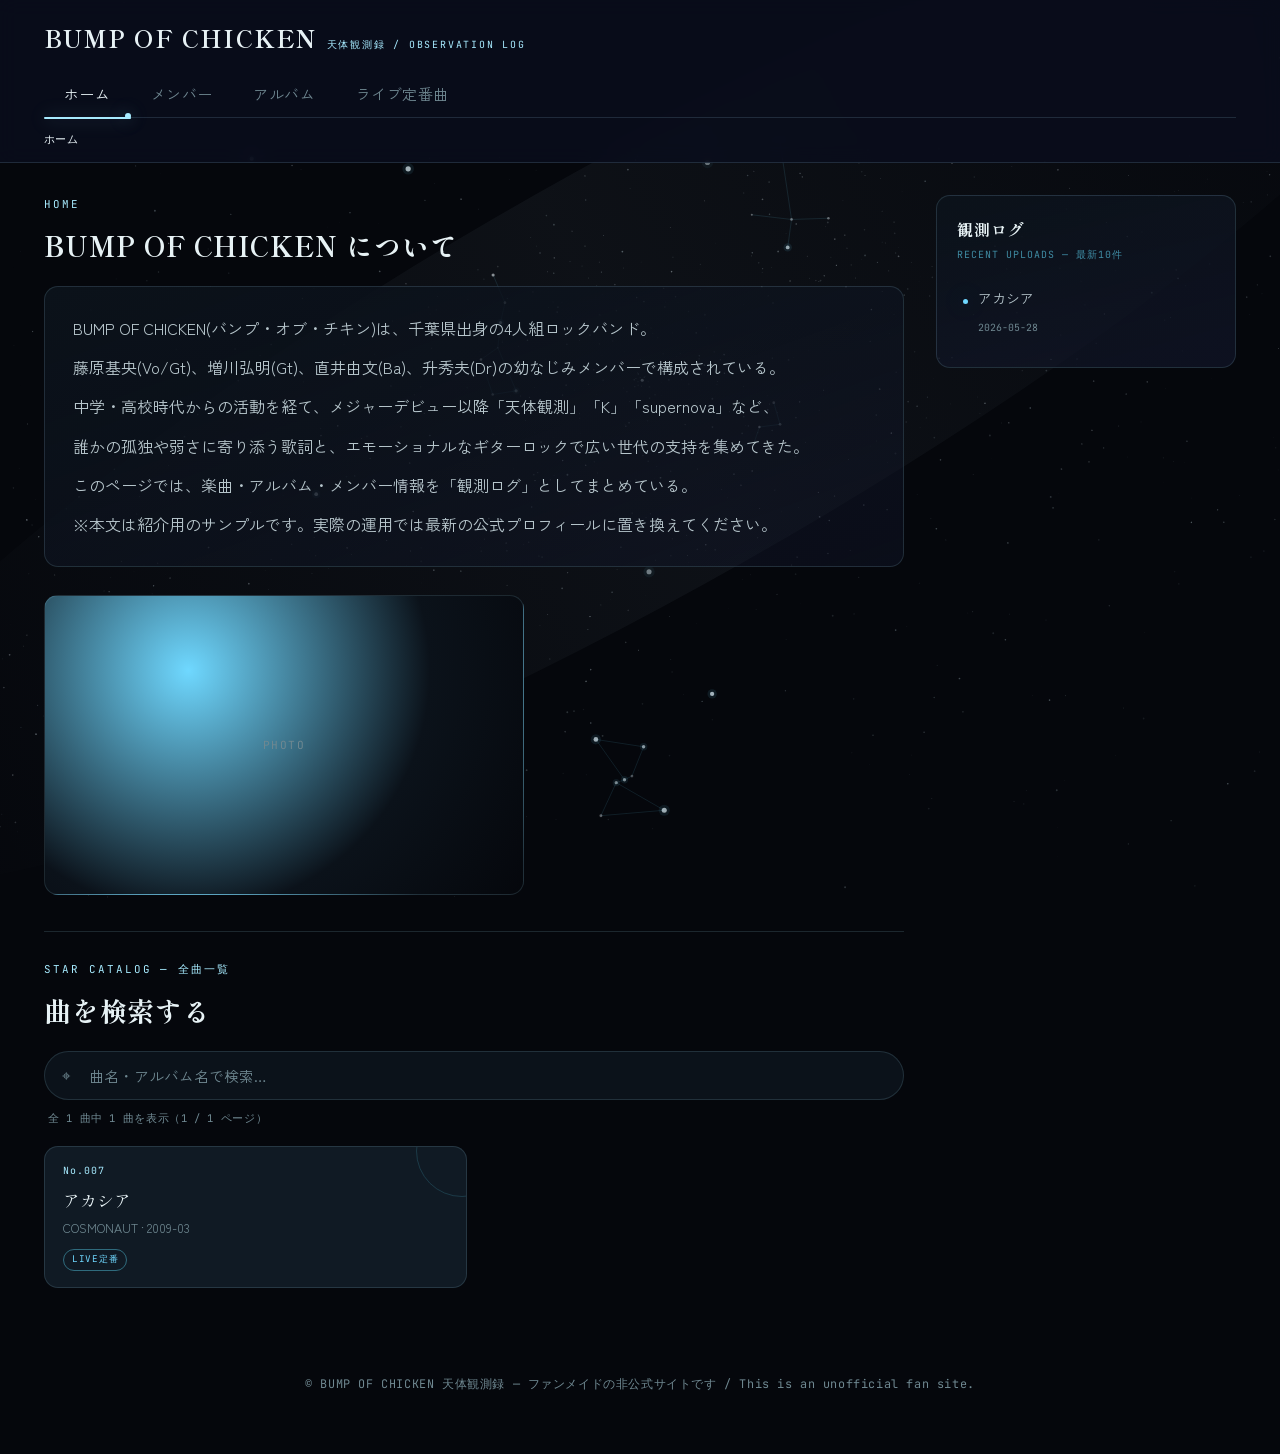
==== commit 320a022f: "星空をレスポンシブ化・高密度化し、歌詞考察に画像挿入機能を追加 - 全曲データの整備(正規スタジオアルバム収録曲を追加、既存データの誤りを修正) - 背景の星空を実在の恒星データ+天の川風の帯で高密度" ====
--- a/index.html
+++ b/index.html
@@ -11,8 +11,7 @@
 </head>
 <body>
 
-<div class="starfield" aria-hidden="true"></div>
-<div class="nebula-glow" aria-hidden="true"></div>
+<canvas id="skyCanvas" class="sky-canvas" aria-hidden="true"></canvas>
 
 <!-- ====================== ヘッダー(タイトル + タブ) ====================== -->
 <header class="site-header">
@@ -72,6 +71,7 @@
 </footer>
 
 <script src="js/data.js"></script>
+<script src="js/published-songs.js"></script>
 
   <!-- 曲データ(1曲1ファイル)。新しい曲を追加するときは、ここに1行追加してください -->
   <script src="js/songs/tentai-kansoku.js"></script>
@@ -93,13 +93,119 @@
   <script src="js/songs/tampopo.js"></script>
   <script src="js/songs/glass-live.js"></script>
   <script src="js/songs/only-lonely-glory.js"></script>
-  <script src="js/songs/umineko.js"></script>
-  <script src="js/songs/shooting-star.js"></script>
-  <script src="js/songs/seaglass.js"></script>
   <script src="js/songs/voyager.js"></script>
-  <script src="js/songs/starlight.js"></script>
-  <script src="js/songs/orbit.js"></script>
-
+
+  <!-- ここから下: 2026-07-26 に追加した正規スタジオアルバム収録曲 -->
+  <script src="js/songs/kudaranai-uta.js"></script>
+  <script src="js/songs/arue.js"></script>
+  <script src="js/songs/little-braver.js"></script>
+  <script src="js/songs/no-hit-no-run.js"></script>
+  <script src="js/songs/totteoki-no-uta.js"></script>
+  <script src="js/songs/knife.js"></script>
+  <script src="js/songs/battle-cry.js"></script>
+  <script src="js/songs/opening-tld.js"></script>
+  <script src="js/songs/gungnir.js"></script>
+  <script src="js/songs/best-picture.js"></script>
+  <script src="js/songs/zoku-kudaranai-uta.js"></script>
+  <script src="js/songs/lamp.js"></script>
+  <script src="js/songs/lily.js"></script>
+  <script src="js/songs/ever-lasting-lie.js"></script>
+  <script src="js/songs/glorious-revolution.js"></script>
+  <script src="js/songs/ending-tld.js"></script>
+  <script src="js/songs/title-of-mine.js"></script>
+  <script src="js/songs/catch-ball.js"></script>
+  <script src="js/songs/harujion.js"></script>
+  <script src="js/songs/bench-to-coffee.js"></script>
+  <script src="js/songs/melody-flag.js"></script>
+  <script src="js/songs/bell.js"></script>
+  <script src="js/songs/diamond.js"></script>
+  <script src="js/songs/dandelion.js"></script>
+  <script src="js/songs/asgard.js"></script>
+  <script src="js/songs/joushaken.js"></script>
+  <script src="js/songs/guild.js"></script>
+  <script src="js/songs/embrace.js"></script>
+  <script src="js/songs/sailing-day.js"></script>
+  <script src="js/songs/onaji-door-wo-kugurettara.js"></script>
+  <script src="js/songs/sharin-no-uta.js"></script>
+  <script src="js/songs/snow-smile.js"></script>
+  <script src="js/songs/rem.js"></script>
+  <script src="js/songs/fire-sign.js"></script>
+  <script src="js/songs/taiyo.js"></script>
+  <script src="js/songs/midgard.js"></script>
+  <script src="js/songs/hoshi-no-tori.js"></script>
+  <script src="js/songs/sainojin-ouenka.js"></script>
+  <script src="js/songs/planetarium.js"></script>
+  <script src="js/songs/hammer-song-to-itami-no-tou.js"></script>
+  <script src="js/songs/jikuu-kakurenbo.js"></script>
+  <script src="js/songs/kasabuta-butabu.js"></script>
+  <script src="js/songs/hitorigoto.js"></script>
+  <script src="js/songs/ametama-no-uta.js"></script>
+  <script src="js/songs/hoshi-no-tori-reprise.js"></script>
+  <script src="js/songs/arrows.js"></script>
+  <script src="js/songs/namida-no-furusato.js"></script>
+  <script src="js/songs/flyby.js"></script>
+  <script src="js/songs/mitsuboshi-quartet.js"></script>
+  <script src="js/songs/rip.js"></script>
+  <script src="js/songs/weather-report.js"></script>
+  <script src="js/songs/funbetsu-funtouki.js"></script>
+  <script src="js/songs/motorcycle.js"></script>
+  <script src="js/songs/toumei-hikousen.js"></script>
+  <script src="js/songs/mahou-no-ryouri.js"></script>
+  <script src="js/songs/happy.js"></script>
+  <script src="js/songs/66-gousen.js"></script>
+  <script src="js/songs/angel-fall.js"></script>
+  <script src="js/songs/uchuu-hikoushi-eno-tegami.js"></script>
+  <script src="js/songs/innocent.js"></script>
+  <script src="js/songs/beautiful-glider.js"></script>
+  <script src="js/songs/will.js"></script>
+  <script src="js/songs/niji-wo-matsu-hito.js"></script>
+  <script src="js/songs/southern-cross.js"></script>
+  <script src="js/songs/last-one.js"></script>
+  <script src="js/songs/morning-glow.js"></script>
+  <script src="js/songs/zero.js"></script>
+  <script src="js/songs/torch.js"></script>
+  <script src="js/songs/smile.js"></script>
+  <script src="js/songs/firefly.js"></script>
+  <script src="js/songs/white-note.js"></script>
+  <script src="js/songs/tomodachi-no-uta.js"></script>
+  <script src="js/songs/please-forgive.js"></script>
+  <script src="js/songs/good-luck.js"></script>
+  <script src="js/songs/go.js"></script>
+  <script src="js/songs/ryuuseigun.js"></script>
+  <script src="js/songs/houseki-ni-natta-hi.js"></script>
+  <script src="js/songs/colony.js"></script>
+  <script src="js/songs/parade.js"></script>
+  <script src="js/songs/dai-gaman-taikai.js"></script>
+  <script src="js/songs/kodoku-no-gassho.js"></script>
+  <script src="js/songs/you-were-here.js"></script>
+  <script src="js/songs/aurora-arc-song.js"></script>
+  <script src="js/songs/gekkou.js"></script>
+  <script src="js/songs/aurora.js"></script>
+  <script src="js/songs/kinen-satsuei.js"></script>
+  <script src="js/songs/jungle-gym.js"></script>
+  <script src="js/songs/ribbon.js"></script>
+  <script src="js/songs/sirius.js"></script>
+  <script src="js/songs/aria.js"></script>
+  <script src="js/songs/hanashi-ga-shitaiyo.js"></script>
+  <script src="js/songs/bouen-no-march.js"></script>
+  <script src="js/songs/spica.js"></script>
+  <script src="js/songs/shinsekai.js"></script>
+  <script src="js/songs/nagareboshi-no-shoutai.js"></script>
+  <script src="js/songs/sleep-walking-orchestra.js"></script>
+  <script src="js/songs/nanairo.js"></script>
+  <script src="js/songs/gravity.js"></script>
+  <script src="js/songs/souvenir.js"></script>
+  <script src="js/songs/small-world.js"></script>
+  <script src="js/songs/chronostasis.js"></script>
+  <script src="js/songs/flare.js"></script>
+  <script src="js/songs/kaikou.js"></script>
+  <script src="js/songs/ao-no-tsuitachi.js"></script>
+  <script src="js/songs/strawberry.js"></script>
+  <script src="js/songs/mado-no-naka-kara.js"></script>
+  <script src="js/songs/komorebi-to-issho-ni.js"></script>
+
+<script src="js/star-data.js"></script>
+<script src="js/starfield.js"></script>
 <script src="js/app.js"></script>
 </body>
 </html>
--- a/css/style.css
+++ b/css/style.css
@@ -6,20 +6,22 @@
    ============================================================ */
 
 :root {
-  /* --- Color: named tokens --- */
-  --void:      #0a0d1c;  /* 背景: 深い宇宙 */
-  --indigo:    #14182e;  /* パネル背景: 少し明るい紺 */
-  --indigo-2:  #1c2140;  /* カード背景: さらに明るい紺 */
-  --nebula:    #8b7bf2;  /* 主アクセント: 星雲のすみれ色 */
-  --nebula-dim:#5d51a8;
-  --comet:     #e8b954;  /* 副アクセント: 彗星の金色 */
-  --comet-dim: #a98538;
-  --mist:      #b9bfd6;  /* 本文: 淡い銀 */
-  --mist-dim:  #7d84a3;
-  --starwhite: #f4f1e6;  /* 見出し: 暖かい白 */
-  --line:      rgba(180, 190, 230, 0.14);
-  --glow-nebula: 0 0 24px rgba(139, 123, 242, 0.35);
-  --glow-comet:  0 0 18px rgba(232, 185, 84, 0.35);
+  /* --- Color: named tokens ---
+     案3「星図と粒子」ベース。恒星の瞬きに使うシアン1色を軸に、
+     暖色は使わず単色の濃淡だけで階調をつくる。 */
+  --void:      #05070c;  /* 背景: 深い宇宙 */
+  --indigo:    #0b121a;  /* パネル背景: 少し明るい紺 */
+  --indigo-2:  #101a24;  /* カード背景: さらに明るい紺 */
+  --nebula:    #6fd8ff;  /* 主アクセント: 恒星のシアン */
+  --nebula-dim:#2f6b7d;
+  --comet:     #a7ebff;  /* 副アクセント: 明るいシアン(白に近い) */
+  --comet-dim: #3f8ba3;
+  --mist:      #b7c6cc;  /* 本文: 淡い銀 */
+  --mist-dim:  #6f8891;
+  --starwhite: #e7f2f5;  /* 見出し: 冷たい白 */
+  --line:      rgba(167, 235, 255, 0.14);
+  --glow-nebula: 0 0 24px rgba(111, 216, 255, 0.35);
+  --glow-comet:  0 0 18px rgba(167, 235, 255, 0.35);
 
   /* --- Type --- */
   --font-display: "Shippori Mincho", "Noto Serif JP", serif;
@@ -46,57 +48,15 @@
   overflow-x: hidden;
 }
 
-/* ---------- 背景: 星空 + 星雲のにじみ ---------- */
-.starfield {
+/* ---------- 背景: 実際の恒星配置に基づく星空(js/starfield.js) ---------- */
+.sky-canvas {
   position: fixed;
   inset: 0;
   z-index: -2;
+  width: 100vw;
+  height: 100vh;
   background: var(--void);
-}
-.starfield::before,
-.starfield::after {
-  content: "";
-  position: absolute;
-  inset: 0;
-  background-repeat: repeat;
-  background-image:
-    radial-gradient(1.5px 1.5px at 10% 20%, rgba(244,241,230,0.9) 50%, transparent 51%),
-    radial-gradient(1px 1px at 30% 70%, rgba(244,241,230,0.7) 50%, transparent 51%),
-    radial-gradient(1.5px 1.5px at 60% 15%, rgba(244,241,230,0.8) 50%, transparent 51%),
-    radial-gradient(1px 1px at 80% 50%, rgba(244,241,230,0.6) 50%, transparent 51%),
-    radial-gradient(1px 1px at 45% 85%, rgba(244,241,230,0.7) 50%, transparent 51%),
-    radial-gradient(1.5px 1.5px at 90% 80%, rgba(244,241,230,0.6) 50%, transparent 51%),
-    radial-gradient(1px 1px at 15% 45%, rgba(244,241,230,0.5) 50%, transparent 51%),
-    radial-gradient(1px 1px at 70% 35%, rgba(244,241,230,0.55) 50%, transparent 51%);
-  background-size: 380px 380px;
-  animation: twinkle 6s ease-in-out infinite alternate;
-}
-.starfield::after {
-  background-size: 520px 520px;
-  background-position: 60px 90px;
-  opacity: 0.5;
-  animation-duration: 9s;
-}
-@keyframes twinkle {
-  from { opacity: 0.55; }
-  to   { opacity: 1; }
-}
-.nebula-glow {
-  position: fixed;
-  z-index: -1;
-  width: 60vw;
-  height: 60vw;
-  max-width: 800px;
-  max-height: 800px;
-  top: -20%;
-  right: -15%;
-  background: radial-gradient(circle, rgba(139,123,242,0.18), transparent 70%);
-  filter: blur(10px);
-  pointer-events: none;
-}
-
-@media (prefers-reduced-motion: reduce) {
-  .starfield::before, .starfield::after { animation: none; }
+  display: block;
 }
 
 /* ---------- ヘッダー: タイトル + 軌道タブ ---------- */
@@ -116,12 +76,13 @@
 .site-title {
   font-family: var(--font-display);
   color: var(--starwhite);
-  font-size: 1.5rem;
-  letter-spacing: 0.08em;
+  font-size: clamp(1.05rem, 4.2vw, 1.5rem);
+  letter-spacing: 0.06em;
   margin: 0;
   display: flex;
   align-items: baseline;
-  gap: 10px;
+  flex-wrap: wrap;
+  gap: 8px 10px;
 }
 .site-title small {
   font-family: var(--font-mono);
@@ -309,7 +270,7 @@
 .section-title {
   font-family: var(--font-display);
   color: var(--starwhite);
-  font-size: 1.7rem;
+  font-size: clamp(1.3rem, 4.5vw, 1.7rem);
   margin: 0 0 18px;
   letter-spacing: 0.03em;
 }
@@ -547,6 +508,51 @@
 }
 
 /* ---------- アルバムページ ---------- */
+.album-head-row {
+  display: flex;
+  align-items: flex-end;
+  justify-content: space-between;
+  flex-wrap: wrap;
+  gap: 14px;
+}
+.solar-toggle {
+  font-family: var(--font-mono);
+  font-size: 0.72rem;
+  letter-spacing: 0.04em;
+  color: var(--starwhite);
+  background: var(--indigo-2);
+  border: 1px solid var(--line);
+  border-radius: 999px;
+  padding: 9px 18px;
+  cursor: pointer;
+  transition: border-color 0.2s, color 0.2s;
+  white-space: nowrap;
+}
+.solar-toggle:hover, .solar-toggle:focus-visible {
+  border-color: var(--nebula);
+  color: var(--nebula);
+  outline: none;
+}
+.solar-stage {
+  position: relative;
+  margin-top: 22px;
+  border: 1px solid var(--line);
+  border-radius: var(--radius);
+  background: radial-gradient(circle at 50% 45%, rgba(111,216,255,0.06), transparent 70%);
+  height: 460px;
+  overflow: hidden;
+}
+.solar-stage canvas { width: 100%; height: 100%; display: block; }
+.solar-hint {
+  position: absolute;
+  bottom: 12px; left: 0; right: 0;
+  text-align: center;
+  font-family: var(--font-mono);
+  font-size: 0.66rem;
+  letter-spacing: 0.08em;
+  color: var(--mist-dim);
+  pointer-events: none;
+}
 .album-grid {
   display: grid;
   grid-template-columns: repeat(2, 1fr);
@@ -571,15 +577,37 @@
 .album-art {
   width: 100%;
   aspect-ratio: 1 / 1;
-  background: radial-gradient(circle at 30% 25%, var(--nebula) 0%, var(--indigo) 55%, var(--void) 100%);
-  position: relative;
+  background: linear-gradient(160deg, hsl(195, 65%, calc(9% + var(--i, 0) * 1.1%)), var(--void) 78%);
+  position: relative;
+  display: flex;
+  align-items: center;
+  justify-content: center;
+  overflow: hidden;
 }
 .album-art::after {
   content: "";
   position: absolute;
-  inset: 18%;
-  border: 1px solid rgba(244,241,230,0.25);
+  inset: 16%;
+  border: 1px solid rgba(231,242,245,0.20);
   border-radius: 50%;
+}
+.album-art::before {
+  content: "";
+  position: absolute;
+  inset: 30%;
+  border: 1px solid rgba(231,242,245,0.12);
+  border-radius: 50%;
+}
+.album-art img { width: 100%; height: 100%; object-fit: cover; position: relative; z-index: 1; }
+.album-art .jacket-title {
+  position: relative;
+  z-index: 1;
+  font-family: var(--font-display);
+  color: var(--starwhite);
+  font-size: 1.05rem;
+  letter-spacing: 0.04em;
+  text-align: center;
+  padding: 0 16px;
 }
 .album-body { padding: 16px 18px; }
 .album-body .a-year {
@@ -654,8 +682,9 @@
 .song-detail-head h1 {
   font-family: var(--font-display);
   color: var(--starwhite);
-  font-size: 2rem;
+  font-size: clamp(1.4rem, 5.5vw, 2rem);
   margin: 6px 0 4px;
+  text-wrap: balance;
 }
 .song-detail-head .subtitle {
   color: var(--mist-dim);
@@ -752,47 +781,88 @@
   color: var(--void);
 }
 
-/* ---------- 好きな歌詞: ブロック(1番/2番/Cメロ+大サビ等)単位のグループ ---------- */
-.lyric-block { margin-bottom: 38px; }
+/* ---------- 歌詞考察: ブロック(1番/2番/Cメロ+大サビ等)単位のグループ ---------- */
+.lyric-block { margin-bottom: 40px; }
 .lyric-block:last-child { margin-bottom: 0; }
 .lyric-block-label {
-  font-family: var(--font-mono);
-  font-size: 0.74rem;
+  display: flex;
+  align-items: center;
+  gap: 8px;
+  font-family: var(--font-mono);
+  font-size: 0.72rem;
   letter-spacing: 0.1em;
   color: var(--nebula);
-  margin: 0 0 16px;
-  padding-bottom: 8px;
-  border-bottom: 1px dashed var(--line);
-}
-
-/* ---------- 好きな歌詞(歌詞+解説を1セットとして表示) ---------- */
+  margin: 0 0 14px;
+}
+.lyric-block-label::before {
+  content: "";
+  width: 7px; height: 7px;
+  border-radius: 50%;
+  background: var(--nebula);
+  box-shadow: 0 0 8px rgba(111,216,255,0.6);
+  flex: none;
+}
+
+/* ---------- 歌詞考察(星座カード: 背景の星空とつながる1枚として表示) ---------- */
 .lyric-set {
+  position: relative;
+  overflow: hidden;
   background: var(--indigo-2);
   border: 1px solid var(--line);
-  border-radius: var(--radius);
-  padding: 20px 22px;
-  margin-bottom: 46px;
+  border-radius: 8px;
+  padding: 22px 24px;
+  margin-bottom: 18px;
+}
+.lyric-set::before {
+  /* ごく薄い星座の点(装飾のみ・実データとは無関係の固定パターン) */
+  content: "";
+  position: absolute;
+  inset: 0;
+  opacity: 0.7;
+  pointer-events: none;
+  background-image:
+    radial-gradient(1px 1px at 8% 18%, rgba(111,216,255,0.55), transparent 60%),
+    radial-gradient(1px 1px at 22% 78%, rgba(111,216,255,0.4), transparent 60%),
+    radial-gradient(1px 1px at 46% 32%, rgba(111,216,255,0.45), transparent 60%),
+    radial-gradient(1px 1px at 63% 82%, rgba(111,216,255,0.35), transparent 60%),
+    radial-gradient(1px 1px at 82% 22%, rgba(111,216,255,0.5), transparent 60%),
+    radial-gradient(1px 1px at 92% 66%, rgba(111,216,255,0.3), transparent 60%);
 }
 .lyric-block .lyric-set:last-child { margin-bottom: 0; }
+.lyric-set-inner { position: relative; z-index: 1; }
 .lyric-quote {
   position: relative;
-  background: linear-gradient(135deg, rgba(232,185,84,0.22), rgba(139,123,242,0.16));
-  border: 1px solid var(--comet-dim);
-  border-radius: var(--radius);
-  padding: 16px 22px;
-  margin: 0 0 12px;
+  border-left: 2px solid var(--nebula-dim);
+  padding: 1px 0 1px 18px;
+  margin: 0 0 14px;
   font-family: var(--font-display);
   color: var(--starwhite);
-  font-size: 1rem;
+  font-size: 1.02rem;
   line-height: 1.9;
   white-space: pre-wrap;
 }
-.lyric-quote:last-of-type { margin-bottom: 16px; }
 .lyric-comment {
-  margin: 0;
+  margin: 0 0 14px;
+  padding-left: 18px;
   font-size: 0.9rem;
   color: var(--mist);
 }
+.lyric-image {
+  display: block;
+  max-width: calc(100% - 18px);
+  margin: 0 0 8px 18px;
+  border: 1px solid var(--line);
+  border-radius: 6px;
+}
+.lyric-image-caption {
+  display: block;
+  margin: 0 0 14px 18px;
+  font-family: var(--font-mono);
+  font-size: 0.66rem;
+  letter-spacing: 0.03em;
+  color: var(--mist-dim);
+}
+.lyric-set-inner > *:last-child { margin-bottom: 0; }
 .back-link {
   display: inline-flex;
   align-items: center;
@@ -820,13 +890,34 @@
 
 /* ---------- レスポンシブ ---------- */
 @media (max-width: 880px) {
-  .layout { grid-template-columns: 1fr; }
+  .layout { grid-template-columns: 1fr; padding: 24px 18px 0; gap: 24px; }
   .log-panel { position: static; }
   .member-detail-grid, .album-grid { grid-template-columns: 1fr; }
-  .song-grid { grid-template-columns: 1fr; }
+  .song-grid { grid-template-columns: repeat(2, 1fr); }
   .info-table { grid-template-columns: 1fr; }
   .header-inner { padding: 14px 16px 0; }
-  .orbit-nav { overflow-x: auto; }
+  .orbit-nav {
+    overflow-x: auto;
+    -webkit-overflow-scrolling: touch;
+    scrollbar-width: none;
+  }
+  .orbit-nav::-webkit-scrollbar { display: none; }
+  .tab-btn { padding: 10px 14px 14px; font-size: 0.86rem; white-space: nowrap; }
+  .solar-stage { height: 360px; }
+  .album-head-row { align-items: flex-start; }
+}
+
+@media (max-width: 560px) {
+  .song-grid { grid-template-columns: 1fr; }
+  .intro-card, .lyric-set, .info-table { padding-left: 18px; padding-right: 18px; }
+  .video-frame { margin-left: -2px; margin-right: -2px; }
+  .catalog-section { padding-top: 20px; }
+  .search-wrap input { padding: 12px 16px 12px 40px; font-size: 0.86rem; }
+  .solar-stage { height: 300px; }
+  .solar-toggle { font-size: 0.68rem; padding: 8px 14px; }
+  .album-art .jacket-title { font-size: 0.92rem; }
+  .breadcrumbs { font-size: 0.62rem; }
+  .site-footer { padding: 32px 18px 48px; font-size: 0.68rem; }
 }
 
 [hidden] { display: none !important; }
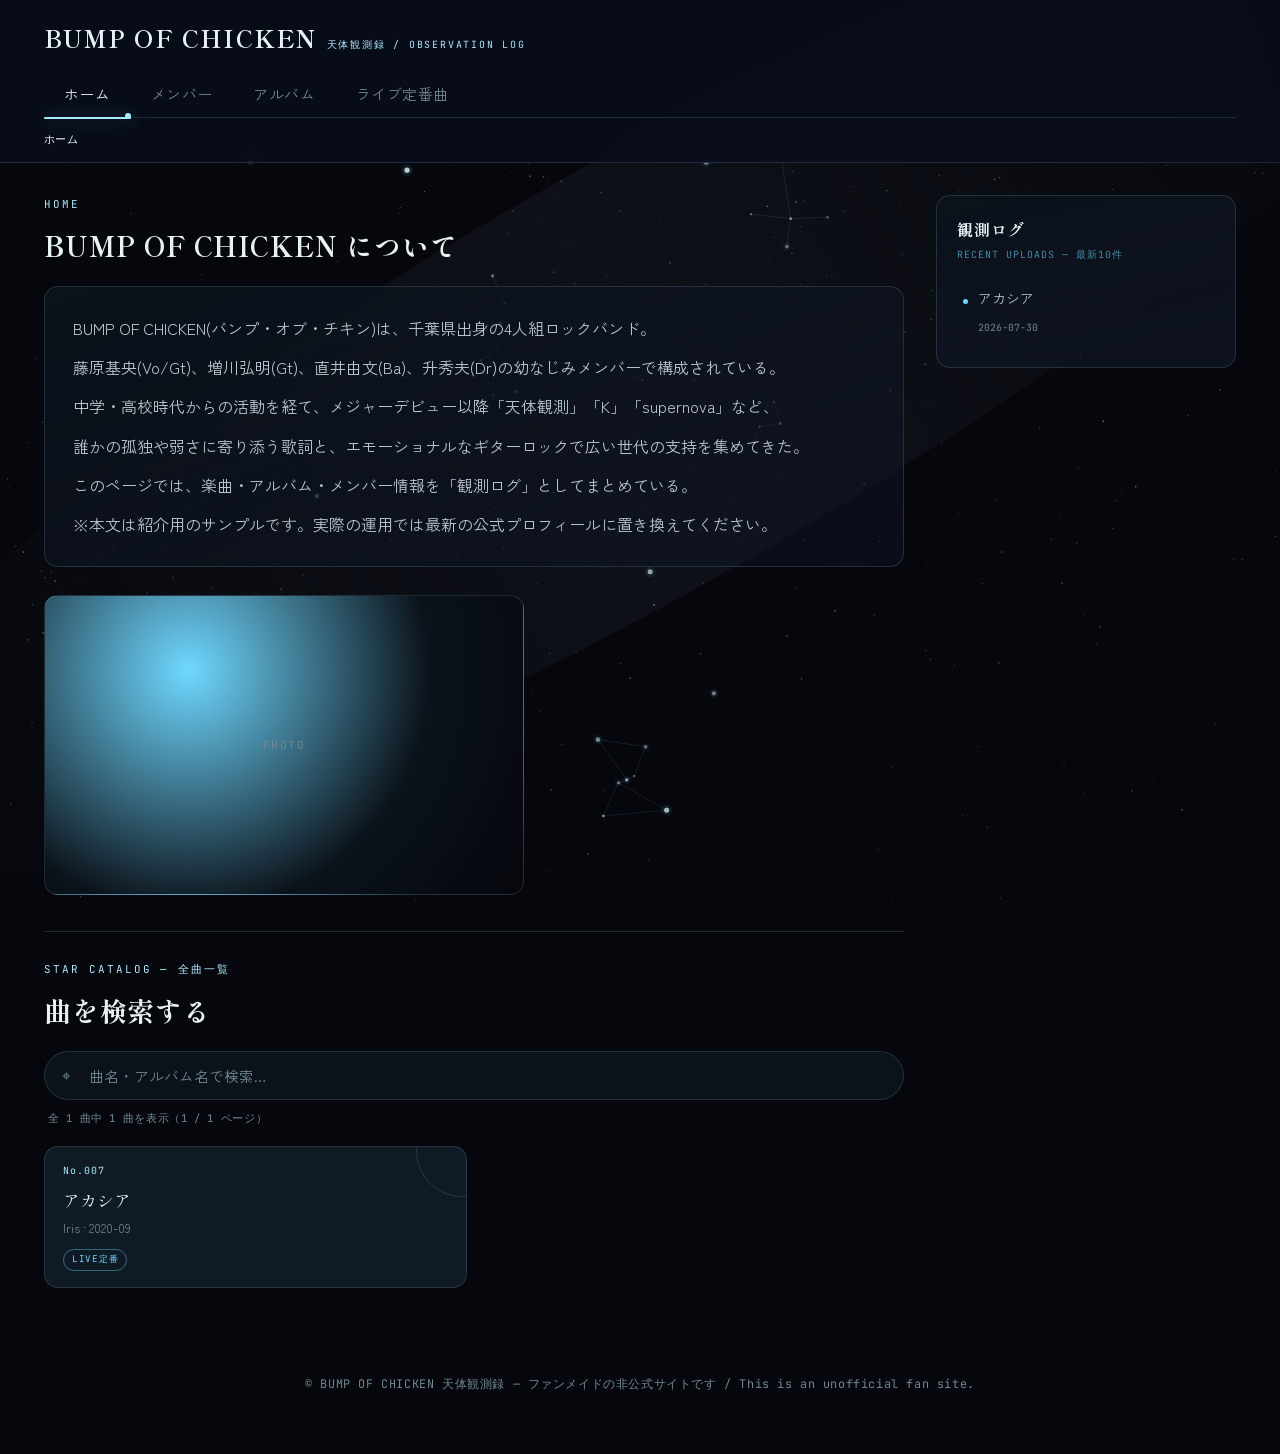
==== commit a4bce416: "rayの歌詞考察を追加、存在しないjs/songs/tampopo.jsへの参照を削除 - ray-song.js: 歌詞考察(favoriteLyrics)・youtubeIdを追加。手動編集時に生" ====
--- a/index.html
+++ b/index.html
@@ -90,7 +90,6 @@
   <script src="js/songs/butterfly.js"></script>
   <script src="js/songs/answer.js"></script>
   <script src="js/songs/stage-of-the-ground.js"></script>
-  <script src="js/songs/tampopo.js"></script>
   <script src="js/songs/glass-live.js"></script>
   <script src="js/songs/only-lonely-glory.js"></script>
   <script src="js/songs/voyager.js"></script>
--- a/css/style.css
+++ b/css/style.css
@@ -746,41 +746,6 @@
   font-size: 0.8rem;
 }
 
-/* ---------- 外部の解釈リンク ---------- */
-.interp-box {
-  background: var(--indigo-2);
-  border: 1px solid var(--line);
-  border-radius: var(--radius);
-  padding: 16px 20px;
-  margin: 0 0 30px;
-  display: flex;
-  align-items: center;
-  justify-content: space-between;
-  gap: 14px;
-  flex-wrap: wrap;
-}
-.interp-box .interp-note {
-  font-size: 0.84rem;
-  color: var(--mist-dim);
-  font-style: italic;
-}
-.interp-box a {
-  font-family: var(--font-mono);
-  font-size: 0.74rem;
-  letter-spacing: 0.04em;
-  color: var(--comet);
-  text-decoration: none;
-  border: 1px solid var(--comet-dim);
-  border-radius: 999px;
-  padding: 7px 16px;
-  white-space: nowrap;
-  transition: background 0.2s, color 0.2s;
-}
-.interp-box a:hover {
-  background: var(--comet);
-  color: var(--void);
-}
-
 /* ---------- 歌詞考察: ブロック(1番/2番/Cメロ+大サビ等)単位のグループ ---------- */
 .lyric-block { margin-bottom: 40px; }
 .lyric-block:last-child { margin-bottom: 0; }
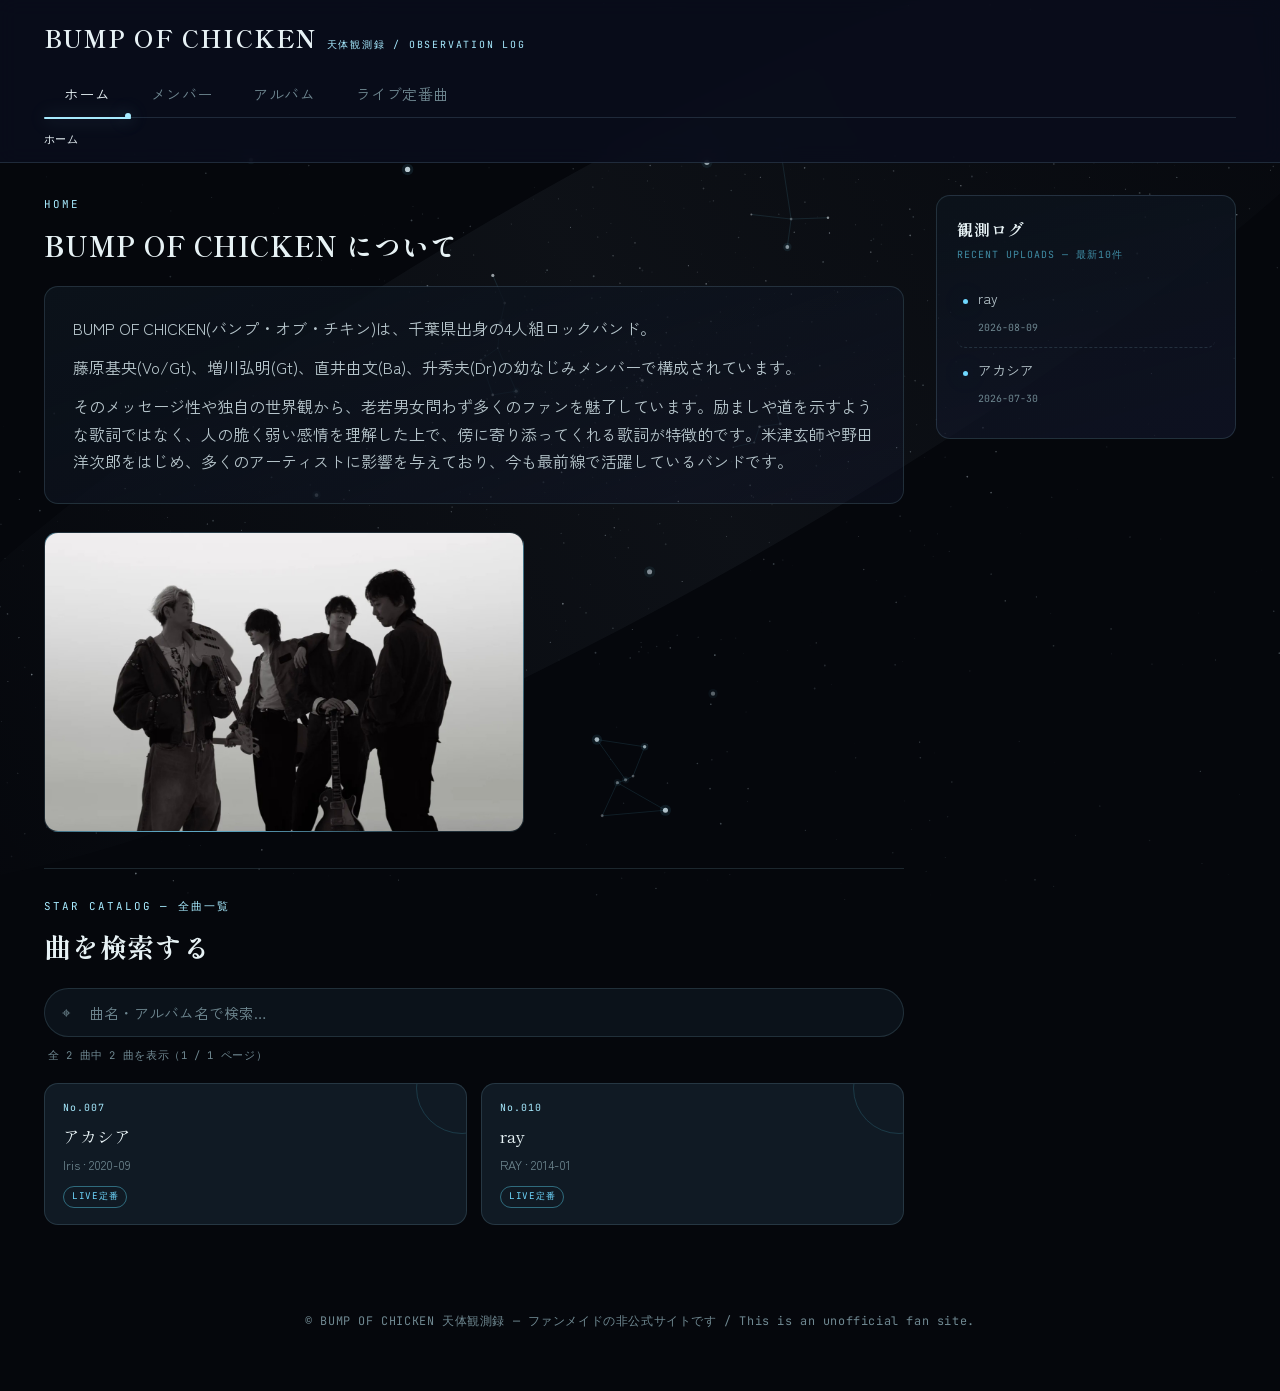
==== commit 453ae453: "Kの歌詞考察を追加、Iの枠組みを追加 Co-Authored-By: Claude Sonnet 5 <noreply@anthropic.com>" ====
--- a/index.html
+++ b/index.html
@@ -202,6 +202,7 @@
   <script src="js/songs/strawberry.js"></script>
   <script src="js/songs/mado-no-naka-kara.js"></script>
   <script src="js/songs/komorebi-to-issho-ni.js"></script>
+  <script src="js/songs/i.js"></script>
 
 <script src="js/star-data.js"></script>
 <script src="js/starfield.js"></script>
--- a/css/style.css
+++ b/css/style.css
@@ -308,6 +308,19 @@
   width: 100%; height: 100%;
   object-fit: cover;
 }
+.feature-photo.members-photo {
+  max-width: 640px;
+  margin-left: auto;
+  margin-right: auto;
+}
+.photo-caption {
+  margin: -28px 0 36px;
+  font-family: var(--font-mono);
+  font-size: 0.72rem;
+  letter-spacing: 0.03em;
+  color: var(--mist-dim);
+  text-align: center;
+}
 
 /* ---------- 検索バー ---------- */
 .catalog-section {
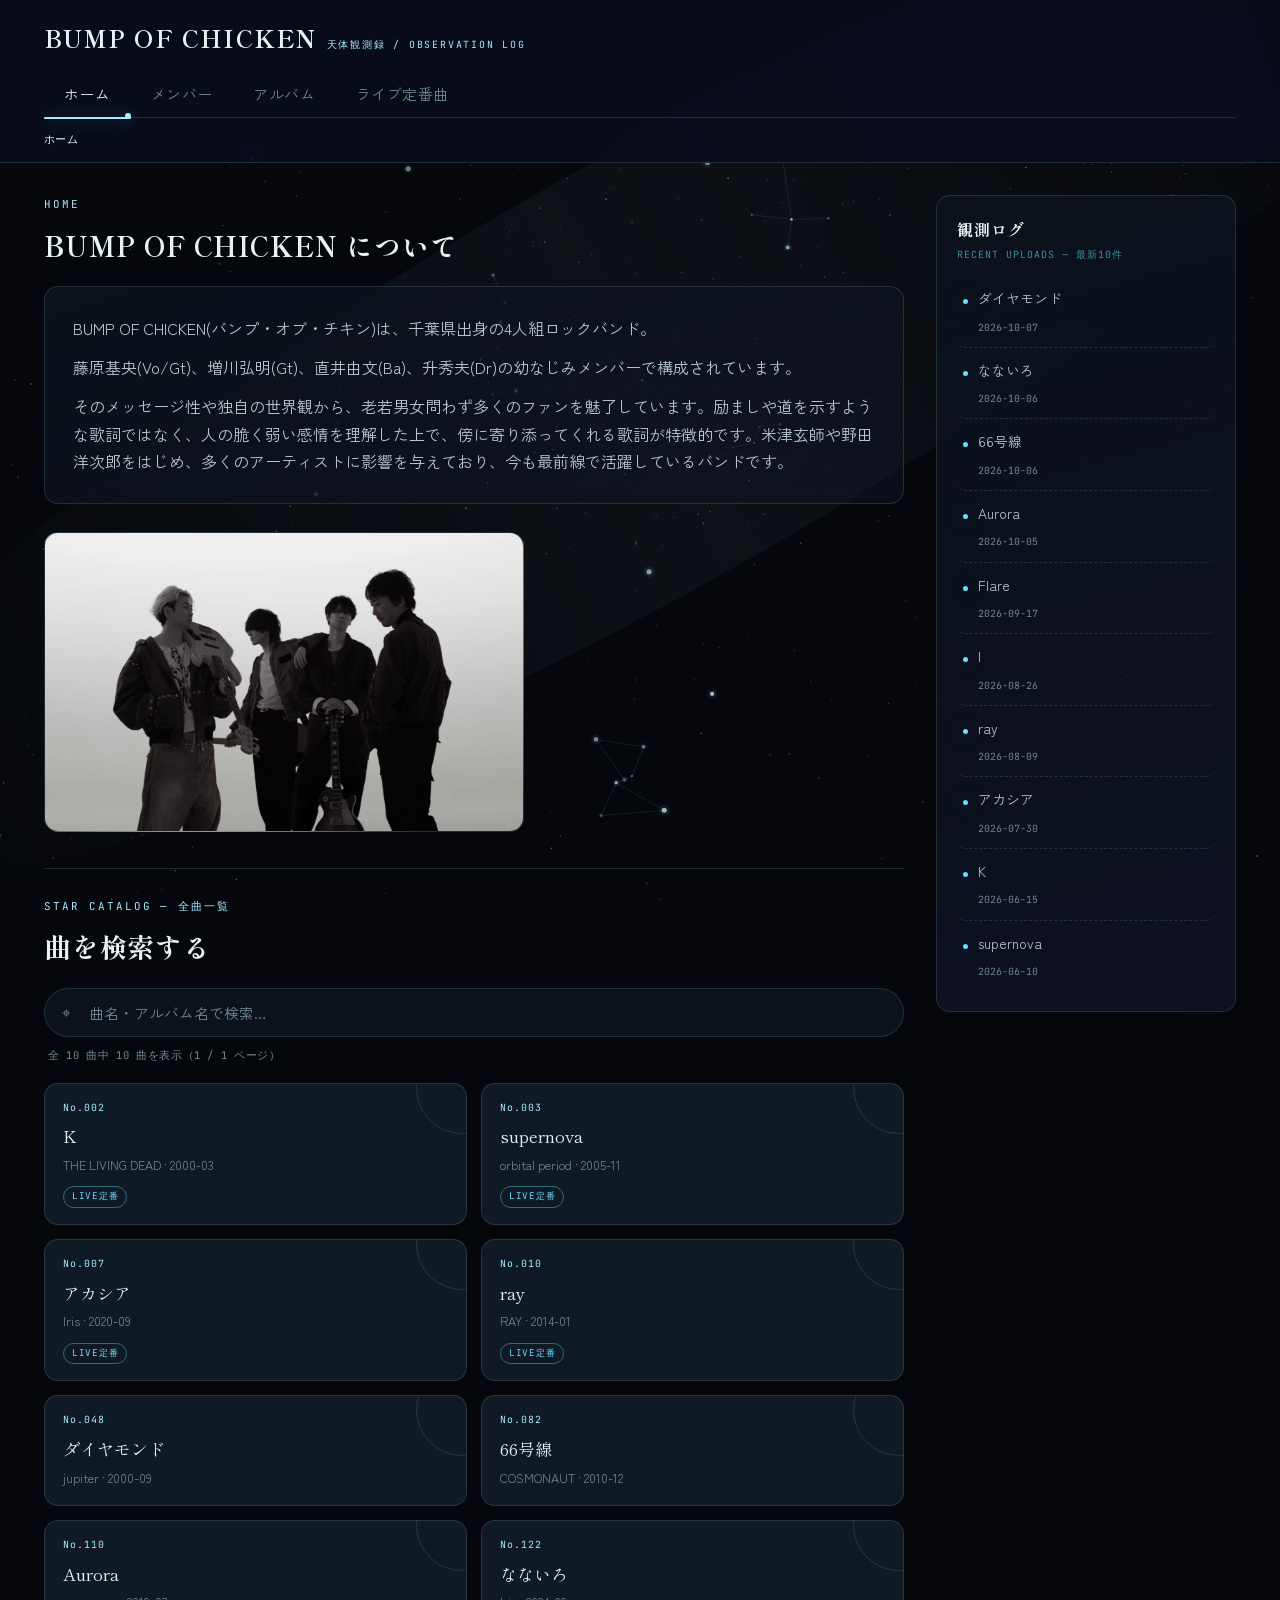
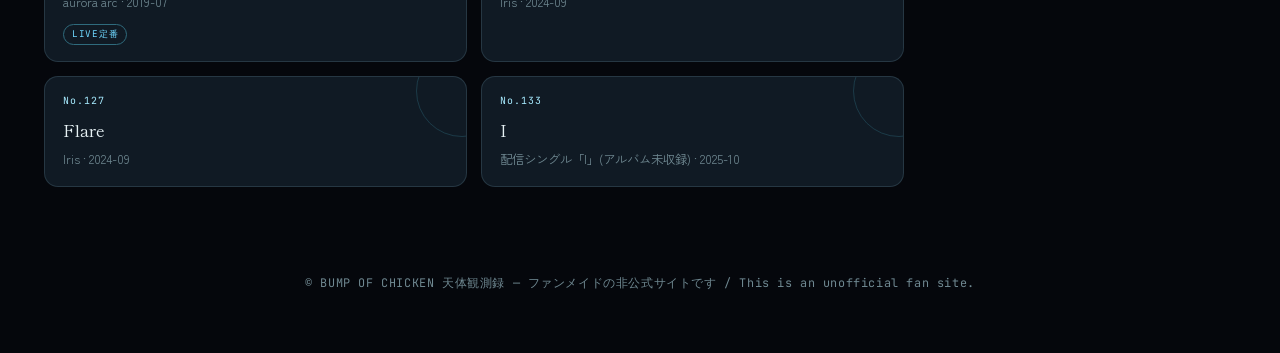
==== commit dd235926: "「新世界」「Stage of the ground」「ディアマン」の歌詞考察を追加 - 新世界・Stage of the ground: 歌詞と解説を入力 - ディアマン: 曲ファイルを新規作成し、i" ====
--- a/index.html
+++ b/index.html
@@ -203,6 +203,7 @@
   <script src="js/songs/mado-no-naka-kara.js"></script>
   <script src="js/songs/komorebi-to-issho-ni.js"></script>
   <script src="js/songs/i.js"></script>
+  <script src="js/songs/diamant.js"></script>
 
 <script src="js/star-data.js"></script>
 <script src="js/starfield.js"></script>
--- a/css/style.css
+++ b/css/style.css
@@ -759,6 +759,35 @@
   font-size: 0.8rem;
 }
 
+.interpretation-link {
+  margin: -14px 0 30px;
+  display: flex;
+  flex-wrap: wrap;
+  align-items: baseline;
+  gap: 4px 10px;
+}
+.interpretation-link a {
+  display: inline-flex;
+  align-items: center;
+  gap: 6px;
+  font-family: var(--font-mono);
+  font-size: 0.78rem;
+  color: var(--comet);
+  text-decoration: none;
+  border-bottom: 1px solid var(--comet-dim);
+  padding-bottom: 1px;
+  transition: color 0.15s, border-color 0.15s;
+  flex-shrink: 0;
+}
+.interpretation-link a:hover {
+  color: var(--nebula);
+  border-color: var(--nebula);
+}
+.interpretation-comment {
+  font-size: 0.82rem;
+  color: var(--mist-dim);
+}
+
 /* ---------- 歌詞考察: ブロック(1番/2番/Cメロ+大サビ等)単位のグループ ---------- */
 .lyric-block { margin-bottom: 40px; }
 .lyric-block:last-child { margin-bottom: 0; }
@@ -824,6 +853,7 @@
   padding-left: 18px;
   font-size: 0.9rem;
   color: var(--mist);
+  white-space: pre-wrap;
 }
 .lyric-image {
   display: block;
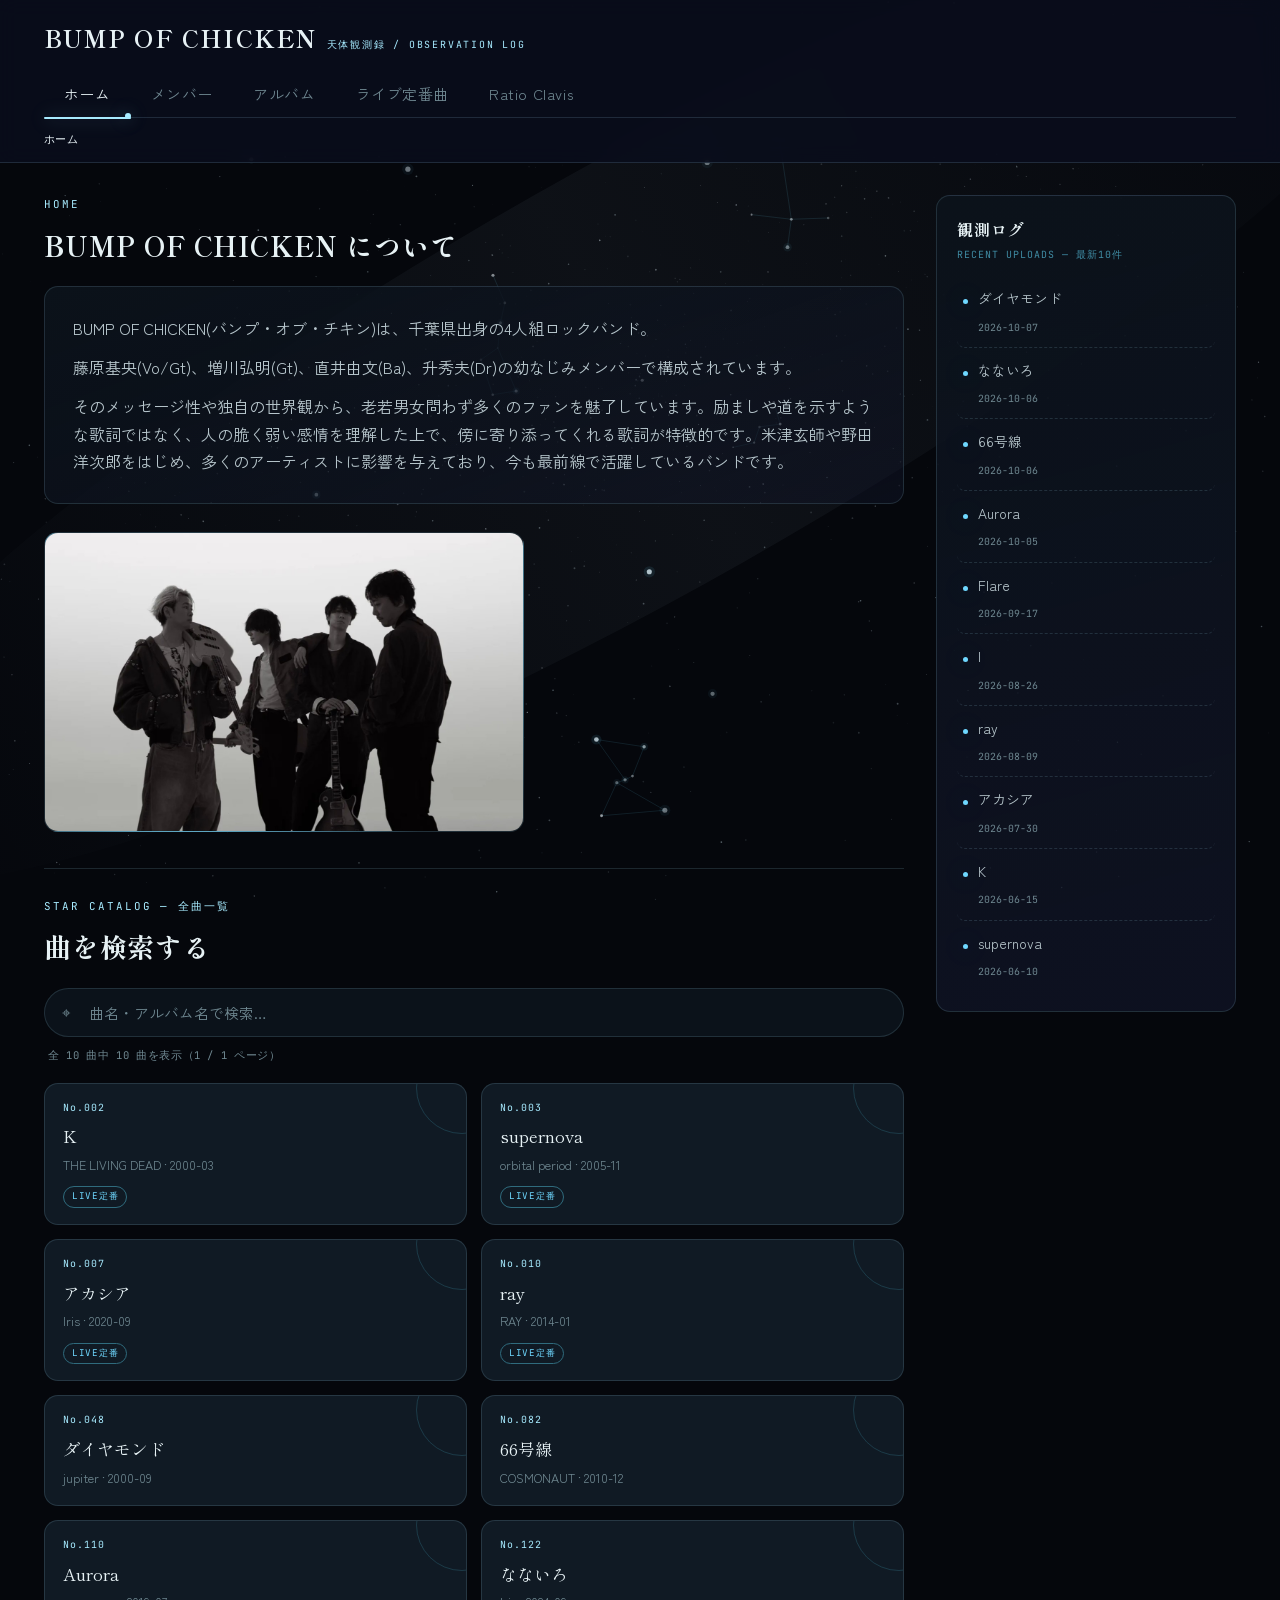
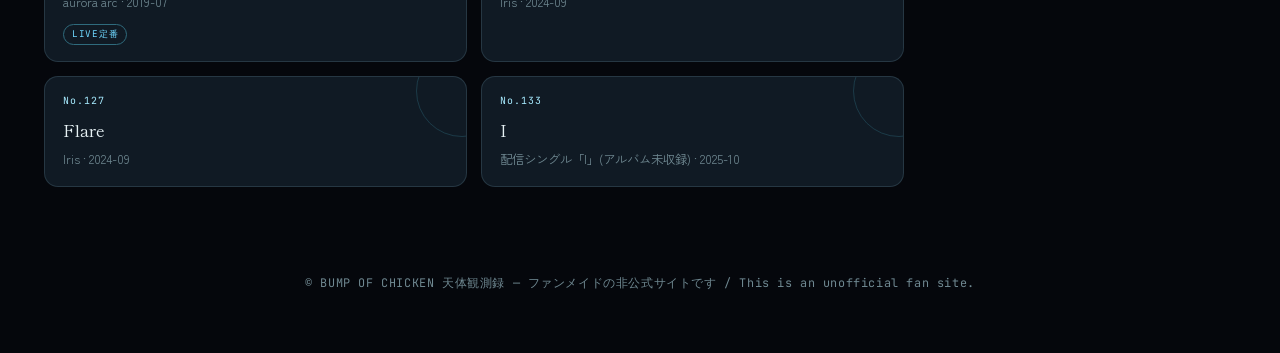
==== commit 3342b522: "Ratio Clavis タブを追加し、8曲の歌詞考察を更新 - ツアー「Ratio Clavis」のタブ(概要・セトリ・声出しポイント)を追加 - 新世界・Stage of the ground・デ" ====
--- a/index.html
+++ b/index.html
@@ -24,6 +24,7 @@
       <button class="tab-btn" data-route="members">メンバー</button>
       <button class="tab-btn" data-route="album">アルバム</button>
       <button class="tab-btn" data-route="live">ライブ定番曲</button>
+      <button class="tab-btn" data-route="ratioclavis">Ratio Clavis</button>
       <span class="indicator" id="navIndicator"></span>
     </nav>
     <nav class="breadcrumbs" id="breadcrumbs" aria-label="現在の位置"></nav>
@@ -207,6 +208,7 @@
 
 <script src="js/star-data.js"></script>
 <script src="js/starfield.js"></script>
+<script src="js/ratio-clavis.js"></script>
 <script src="js/app.js"></script>
 </body>
 </html>
--- a/css/style.css
+++ b/css/style.css
@@ -929,3 +929,89 @@
 }
 
 [hidden] { display: none !important; }
+
+/* ---------- Ratio Clavis(ツアー)タブ ----------
+   サイト共通のシアン1色の濃淡のまま、声出し/クラップ/拳は
+   「塗り・線・点線」の形の違いで見分けられるようにしている */
+.rc-title { font-size: clamp(1.8rem, 7vw, 2.6rem); letter-spacing: 0.06em; text-shadow: var(--glow-nebula); }
+.rc-intro { display: flex; flex-direction: column; gap: 12px; }
+.rc-intro p { margin: 0; }
+.rc-trio { display: grid; grid-template-columns: repeat(3, minmax(0, 1fr)); gap: 10px; margin-top: 6px; }
+.rc-trio > div {
+  background: var(--indigo-2);
+  border: 1px solid var(--line);
+  border-radius: 10px;
+  padding: 12px 14px;
+  display: flex; flex-direction: column; gap: 2px;
+}
+.rc-trio-tag { font-family: var(--font-mono); font-size: 0.62rem; letter-spacing: 0.14em; color: var(--comet); }
+.rc-trio b { font-family: var(--font-display); color: var(--starwhite); font-size: 1.05rem; }
+.rc-trio span:last-child { font-size: 0.8rem; color: var(--mist-dim); line-height: 1.6; }
+.rc-free {
+  border-left: 2px solid var(--nebula-dim);
+  padding: 2px 0 2px 18px;
+  margin: 0 0 8px;
+  display: flex; flex-direction: column; gap: 10px;
+}
+.rc-free p { margin: 0; }
+.rc-free-lead { font-family: var(--font-display); color: var(--starwhite); font-size: 1.1rem; }
+.rc-gap { margin-top: 40px; }
+.rc-note { color: var(--mist-dim); font-size: 0.86rem; margin: -6px 0 16px; }
+
+.rc-legend, .rc-tags { display: flex; flex-wrap: wrap; gap: 6px; }
+.rc-tag {
+  display: inline-block;
+  font-size: 0.72rem;
+  font-weight: 700;
+  line-height: 1.6;
+  padding: 1px 10px;
+  border-radius: 999px;
+  white-space: nowrap;
+  border: 1px solid var(--comet-dim);
+  color: var(--comet);
+}
+.rc-tag.rc-voice { background: var(--nebula); border-color: var(--nebula); color: var(--void); }
+.rc-tag.rc-clap { background: transparent; border-color: var(--nebula); color: var(--nebula); }
+.rc-tag.rc-fist { background: rgba(111, 216, 255, 0.16); border-color: transparent; color: var(--comet); }
+.rc-tag.rc-sit { border-style: dashed; color: var(--mist); border-color: var(--mist-dim); }
+.rc-tag.rc-new { color: var(--starwhite); border-color: var(--starwhite); }
+.rc-tag.rc-guess { border-style: dashed; border-color: var(--mist-dim); color: var(--mist-dim); font-weight: 500; }
+
+.rc-setlist { margin-top: 16px; }
+.rc-setlist .ttl { min-width: 0; overflow-wrap: anywhere; }
+.rc-marks { display: flex; gap: 5px; flex: none; }
+.rc-mark { width: 9px; height: 9px; border-radius: 50%; box-sizing: border-box; }
+.rc-mark.rc-voice { background: var(--nebula); }
+.rc-mark.rc-clap { border: 2px solid var(--nebula); }
+.rc-mark.rc-fist { background: rgba(111, 216, 255, 0.35); }
+.rc-mark.rc-sit { border: 2px dashed var(--mist-dim); }
+
+.rc-songs { display: flex; flex-direction: column; gap: 12px; }
+.rc-song {
+  background: var(--indigo-2);
+  border: 1px solid var(--line);
+  border-radius: var(--radius);
+  padding: 16px 18px;
+  display: flex; flex-direction: column; gap: 10px;
+  scroll-margin-top: calc(var(--header-h) + 16px);
+}
+.rc-song.rc-quiet { background: transparent; border-style: dashed; padding-block: 12px; }
+.rc-song.rc-quiet .rc-note { margin: 0; }
+.rc-song-head { display: flex; align-items: baseline; flex-wrap: wrap; gap: 6px 12px; }
+.rc-song-head .rank { font-family: var(--font-mono); color: var(--comet); font-size: 0.78rem; }
+.rc-song-head h4 { margin: 0; font-family: var(--font-display); color: var(--starwhite); font-size: 1.1rem; }
+.rc-more { margin-left: auto; font-size: 0.78rem; color: var(--comet); text-decoration: none; }
+.rc-more:hover, .rc-more:focus-visible { text-decoration: underline; }
+.rc-cues { list-style: none; margin: 0; padding: 0; display: flex; flex-direction: column; gap: 10px; }
+.rc-cues li { display: grid; grid-template-columns: auto minmax(0, 1fr); gap: 10px; align-items: start; }
+.rc-cues p { margin: 0; font-size: 0.92rem; line-height: 1.8; }
+.rc-lyric {
+  quotes: "「" "」";
+  font-family: var(--font-display);
+  color: var(--starwhite);
+}
+
+@media (max-width: 560px) {
+  .rc-trio { grid-template-columns: 1fr; }
+  .rc-cues li { grid-template-columns: 1fr; gap: 4px; }
+}
